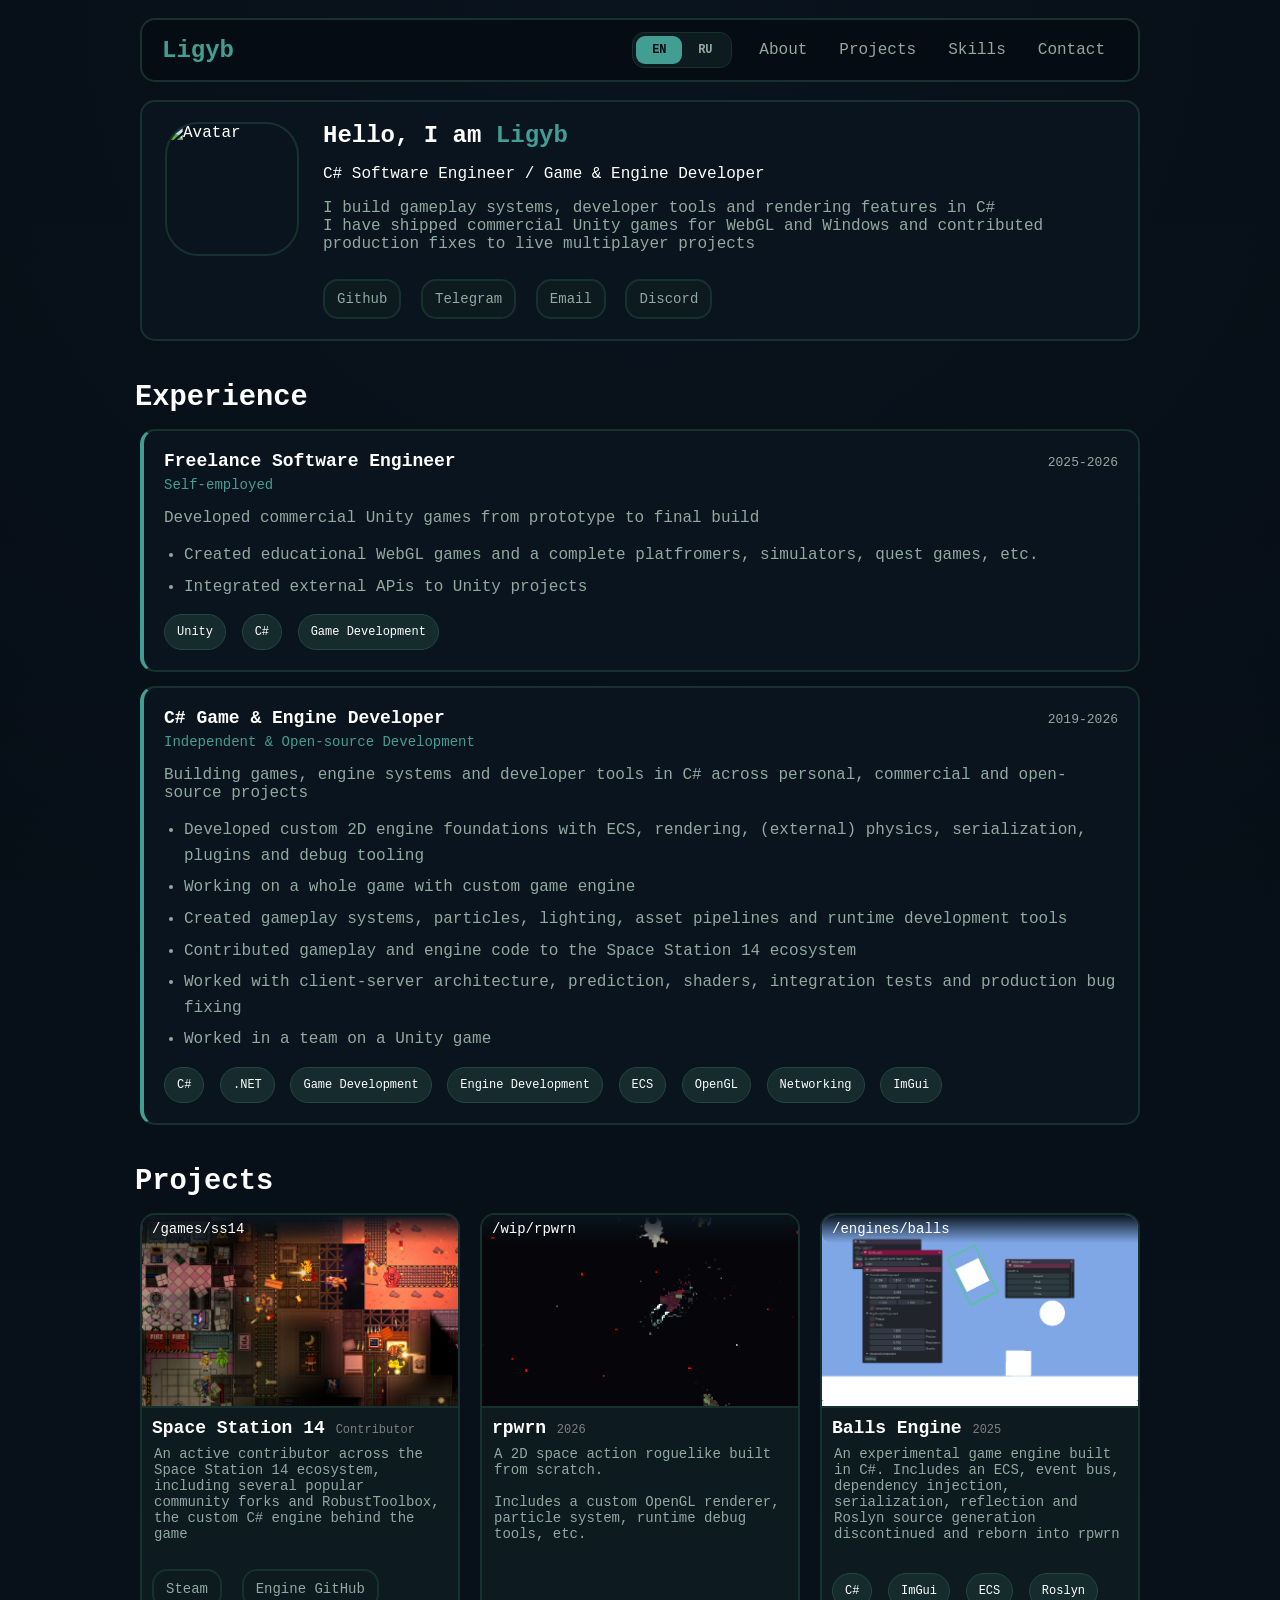
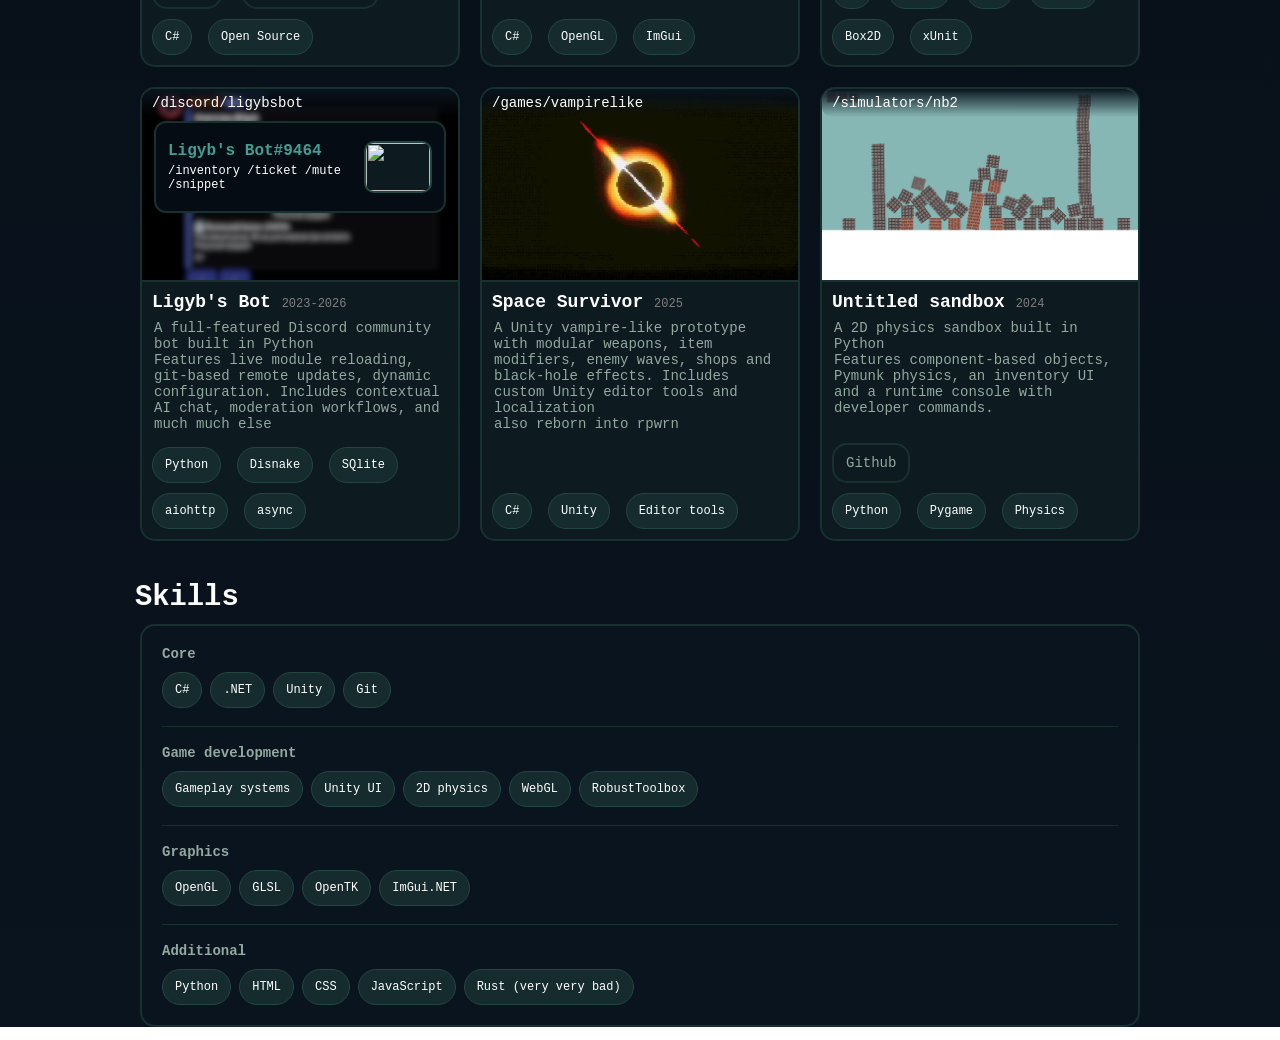
==== index.html @ 6cd6a782 "skills, contacts etc" ====
<!DOCTYPE html>
<html lang="en">
<head>
    <meta charset="UTF-8">
    <meta name="viewport" content="width=device-width, initial-scale=1.0">
    <title>Document</title>
    <link rel="stylesheet" href="./style.css">
    <script src="main.js" defer></script>
</head>
<body>
    <header class="top-panel">
        <a class="ligyb big" href="#about">Ligyb</a>
        <div class="header-actions">
            <div class="language-switcher" aria-label="Language">
                <a class="lang selected" id="lang-eng" href="./index.html" lang="en" hreflang="en">EN</a>
                <a class="lang" id="lang-ru" href="./ru/index.html" lang="ru" hreflang="ru">RU</a>
            </div>
            <nav class="nav" aria-label="Navigation">
                <a class="nav-link" href="#about">About</a>
                <a class="nav-link" href="#projects">Projects</a>
                <a class="nav-link" href="#skills">Skills</a>
                <a class="nav-link" href="#contact">Contact</a>
            </nav>
        </div>
    </header>

    <main class="main">
        <section class="about" id="about">
            <img class="avatar" src="src/icon.png" alt="Avatar">
            <div class="about-info">
                <h1 class="name">Hello, I am <span class="ligyb">Ligyb</span></h1>
                <p class="role">
                    C# Software Engineer / Game & Engine Developer
                </p>
                <p class="description">
                    I build gameplay systems, developer tools and rendering features in C# <br>
                    I have shipped commercial Unity games for WebGL and Windows and contributed production fixes to live multiplayer projects
                </p>
                <div class="tags contacts project-links">
                <a class="tag" href="https://github.com/Lgibb18" target="_blank" rel="noopener noreferrer">Github</a>
                <a class="tag" href="https://t.me/Ligybss" target="_blank" rel="noopener noreferrer">Telegram</a>
                <a class="tag" href="mailto:ligybs@gmail.com?subject=Portfolio%20contact">Email</a>
                <a class="tag"
                   href="https://discord.com/users/574856443581300745"
                   target="_blank"
                   rel="noopener noreferrer">
                    Discord
                </a>
            </div>
            </div>
        </section>

        <section class="experience">
            <div class="section-name">
                <h2 id="experience">Experience</h2>
            </div>
            <div class="experience-list">
                <article class="experience-item">
                    <div class="experience-header">
                        <h3>Freelance Software Engineer</h3>
                        <span class="experience-period">2025-<span name="current-year"/></span>
                    </div>
                
                    <p class="experience-company">Self-employed</p>
                    <p class="description">Developed commercial Unity games from prototype to final build</p>
                    <ul>
                        <li>Created educational WebGL games and a complete platfromers, simulators, quest games, etc.</li>
                        <li>Integrated external APis to Unity projects</li>
                    </ul>
                
                    <div class="tags">
                         <span class="tag">Unity</span>
                         <span class="tag">C#</span>
                         <span class="tag">Game Development</span>
                    </div>
                </article>
                <article class="experience-item">
                    <div class="experience-header">
                        <h3>C# Game & Engine Developer</h3>
                        <span class="experience-period">2019-<span name="current-year"/></span>
                    </div>
                
                    <p class="experience-company">Independent & Open-source Development</p>
                    <p class="description">Building games, engine systems and developer tools in C# across personal, commercial and open-source projects</p>
                    <ul>
                        <li>Developed custom 2D engine foundations with ECS, rendering, (external) physics, serialization, plugins and debug tooling</li>
                        <li>Working on a whole game with custom game engine</li>
                        <li>Created gameplay systems, particles, lighting, asset pipelines and runtime development tools</li>
                        <li>Contributed gameplay and engine code to the Space Station 14 ecosystem</li>
                        <li>Worked with client-server architecture, prediction, shaders, integration tests and production bug fixing</li>
                        <li>Worked in a team on a Unity game</li>
                    </ul>
                
                    <div class="tags">
                         <span class="tag">C#</span>
                         <span class="tag">.NET</span>
                         <span class="tag">Game Development</span>
                         <span class="tag">Engine Development</span>
                         <span class="tag">ECS</span>
                         <span class="tag">OpenGL</span>
                         <span class="tag">Networking</span>
                         <span class="tag">ImGui</span>
                    </div>
                </article>
            </div>
        </section>

        <section  class="projects">
            <div class="section-name">
                <h2 id="projects">Projects</h2>
                </div>
                    <div class="project-list">
                        <article class="project-item">
                            <div class="project-top">
                                <div class="project-top-bg--image">
                                    <img src="src/ss14-background.png" alt="Project Icon">
                                </div>

                                <div class="project-top-line">
                                    <p class="project-path">/games/ss14</p>
                                </div>

                                <!-- <div class="project-top-content project-top-content--icon">
                                    <img src="src/rpwrn-background.png" alt="">
                                </div> -->
                            </div>
                            <div class="project-bottom">
                                <div class="project-title">Space Station 14 <span class="project-aftertitle">Contributor</span></div>
                                <div class="project-description">An active contributor across the Space Station 14 ecosystem, including several popular community forks and RobustToolbox, the custom C# engine behind the game</div>

                                <div class="project-links">
                                    <a href="https://store.steampowered.com/app/1255460/Space_Station_14/" target="_blank">Steam</a>
                                    <a href="https://github.com/space-wizards/RobustToolbox" target="_blank">Engine GitHub</a>
                                </div>
                                <div class="tags">
                                    <span class="tag">C#</span>
                                    <span class="tag">Open Source</span>
                                </div>
                            </div>
                        </article>
                        <article class="project-item">
                            <div class="project-top">
                                <div class="project-top-bg--image">
                                    <img src="src/rpwrn-background.png" alt="Project Icon">
                                </div>

                                <div class="project-top-line">
                                    <p class="project-path">/wip/rpwrn</p>
                                </div>

                                <!-- <div class="project-top-content project-top-content--icon">
                                    <img src="src/rpwrn-background.png" alt="">
                                </div> -->
                            </div>
                            <div class="project-bottom">
                                <div class="project-title">rpwrn <span class="project-aftertitle">2026</span></div>
                                <div class="project-description">A 2D space action roguelike built from scratch.<br><br>
                                    Includes a custom OpenGL renderer, particle system, runtime debug tools, etc.</div>

                                <div class="tags">
                                    <span class="tag">C#</span>
                                    <span class="tag">OpenGL</span>
                                    <span class="tag">ImGui</span>
                                </div>
                                <!-- <div class="project-links">
                                    <a href="https://github.com" target="_blank">GitHub</a>
                                    <a href="https://google.com" target="_blank">Google</a>
                                </div> -->
                            </div>
                        </article>
                        <article class="project-item">
                            <div class="project-top">
                                <div class="project-top-bg--image">
                                    <img src="src/balls-background.png" alt="Project Icon">
                                </div>

                                <div class="project-top-line">
                                    <p class="project-path">/engines/balls</p>
                                </div>

                                <!-- <div class="project-top-content project-top-content--icon">
                                    <img src="src/rpwrn-background.png" alt="">
                                </div> -->
                            </div>
                            <div class="project-bottom">
                                <div class="project-title">Balls Engine <span class="project-aftertitle">2025</span></div>
                                <div class="project-description">An experimental game engine built in C#. Includes an ECS, event bus, dependency injection, serialization, reflection and Roslyn source generation<br>
                                discontinued and reborn into rpwrn</div>

                                <div class="tags">
                                    <span class="tag">C#</span>
                                    <span class="tag">ImGui</span>
                                    <span class="tag">ECS</span>
                                    <span class="tag">Roslyn</span>
                                    <span class="tag">Box2D</span>
                                    <span class="tag">xUnit</srpan>
                                </div>
                                <!-- <div class="project-links">
                                    <a href="https://github.com" target="_blank">GitHub</a>
                                    <a href="https://google.com" target="_blank">Google</a>
                                </div> -->
                            </div>
                        </article>
                        <article class="project-item">
                            <div class="project-top">
                                <div class="project-top-bg--image">
                                    <img src="src/ligybsbot-background.png" alt="Project Icon">
                                </div>

                                <div class="project-top-line">
                                    <p class="project-path">/discord/ligybsbot</p>
                                </div>

                                <div class="project-top-content project-top-content--split">
                                    <div class="split-text">
                                        <div class="split-title">Ligyb's Bot#9464</div>
                                        <div class="split-sub">/inventory /ticket /mute /snippet</div>
                                    </div>
                                
                                    <div class="split-icon">
                                        <img src="src/icon.png" alt="">
                                    </div>
                                </div>

                                <!-- <div class="project-top-content project-top-content--icon">
                                    <img src="src/rpwrn-background.png" alt="">
                                </div> -->
                            </div>
                            <div class="project-bottom">
                                <div class="project-title">Ligyb's Bot <span class="project-aftertitle">2023-2026</span></div>
                                <div class="project-description">A full-featured Discord community bot built in Python<br>
                                Features live module reloading, git-based remote updates, dynamic configuration. Includes contextual AI chat, moderation workflows, and much much else</div>

                                <div class="tags">
                                    <span class="tag">Python</span>
                                    <span class="tag">Disnake</span>
                                    <span class="tag">SQlite</span>
                                    <span class="tag">aiohttp</span>
                                    <span class="tag">async</span>
                                </div>
                                <!-- <div class="project-links">
                                    <a href="https://github.com" target="_blank">GitHub</a>
                                    <a href="https://google.com" target="_blank">Google</a>
                                </div> -->
                            </div>
                        </article>
                        <article class="project-item">
                            <div class="project-top">
                                <div class="project-top-bg--image">
                                    <img src="src/space-background.gif" alt="Project Icon">
                                </div>

                                <div class="project-top-line">
                                    <p class="project-path">/games/vampirelike</p>
                                </div>

                                <!-- <div class="project-top-content project-top-content--icon">
                                    <img src="src/rpwrn-background.png" alt="">
                                </div> -->
                            </div>
                            <div class="project-bottom">
                                <div class="project-title">Space Survivor <span class="project-aftertitle">2025</span></div>
                                <div class="project-description">A Unity vampire-like prototype with modular weapons, item modifiers, enemy waves, shops and black-hole effects. Includes custom Unity editor tools and localization<br>
                                also reborn into rpwrn</div>

                                <div class="tags">
                                    <span class="tag">C#</span>
                                    <span class="tag">Unity</span>
                                    <span class="tag">Editor tools</span>
                                </div>
                                <!-- <div class="project-links">
                                    <a href="https://github.com" target="_blank">GitHub</a>
                                    <a href="https://google.com" target="_blank">Google</a>
                                </div> -->
                            </div>
                        </article>
                        <article class="project-item">
                            <div class="project-top">
                                <div class="project-top-bg--image">
                                    <img src="src/nb2-background.png" alt="Project Icon">
                                </div>

                                <div class="project-top-line">
                                    <p class="project-path">/simulators/nb2</p>
                                </div>

                                <!-- <div class="project-top-content project-top-content--icon">
                                    <img src="src/rpwrn-background.png" alt="">
                                </div> -->
                            </div>
                            <div class="project-bottom">
                                <div class="project-title">Untitled sandbox <span class="project-aftertitle">2024</span></div>
                                <div class="project-description">A 2D physics sandbox built in Python<br>
                                Features component-based objects, Pymunk physics, an inventory UI and a runtime console with developer commands.</div>

                                <div class="project-links">
                                    <a href="https://github.com/Lgibb18/sandboxing" target="_blank">Github</a>
                                </div>
                                <div class="tags">
                                    <span class="tag">Python</span>
                                    <span class="tag">Pygame</span>
                                    <span class="tag">Physics</span>
                                </div>
                            </div>
                        </article>
                        <!-- <article class="project-item">
                            <div class="project-top">
                                <div class="project-top-bg--gradient">
                                </div>

                                <div class="project-top-line">
                                    <p class="project-path">/github/something</p>
                                </div>

                                <div class="project-top-content project-top-content--code">
                                    <pre>
                                        > echo "Hello, World!"
                                        Hello, World!
                                    </pre>
                                </div>
                            </div>
                            <div class="project-bottom">
                                <div class="project-title">Something</div>
                                <div class="project-description">Lorem ipsum dolor sit amet, consectetur adipiscing elit. Donec vel sapien eget nunc efficitur commodo.</div>

                                <div class="tags">
                                    <span class="tag">Tag1</span>
                                    <span class="tag">Tag2</span>
                                    <span class="tag">Tag3</span>
                                </div>
                                <div class="project-links">
                                    <a href="https://github.com" target="_blank">GitHub</a>
                                    <a href="https://google.com" target="_blank">Google</a>
                                </div>
                            </div>
                        </article> -->
                    </div>
                </div>
        </section>

        <section class="skills" id="skills">
            <div class="section-name">
                <h2>Skills</h2>
            </div>
        
            <div class="section-panel">
                <div class="skill-group">
                    <p class="group-name">Core</p>
                    <div class="tags">
                        <span class="tag">C#</span>
                        <span class="tag">.NET</span>
                        <span class="tag">Unity</span>
                        <span class="tag">Git</span>
                    </div>
                </div>
            
                <div class="skill-group">
                    <p class="group-name">Game development</p>
                    <div class="tags">
                        <span class="tag">Gameplay systems</span>
                        <span class="tag">Unity UI</span>
                        <span class="tag">2D physics</span>
                        <span class="tag">WebGL</span>
                        <span class="tag">RobustToolbox</span>
                    </div>
                </div>
            
                <div class="skill-group">
                    <p class="group-name">Graphics</p>
                    <div class="tags">
                        <span class="tag">OpenGL</span>
                        <span class="tag">GLSL</span>
                        <span class="tag">OpenTK</span>
                        <span class="tag">ImGui.NET</span>
                    </div>
                </div>
            
                <div class="skill-group">
                    <p class="group-name">Additional</p>
                    <div class="tags">
                        <span class="tag">Python</span>
                        <span class="tag">HTML</span>
                        <span class="tag">CSS</span>
                        <span class="tag">JavaScript</span>
                        <span class="tag">Rust (very very bad)</span>
                    </div>
                </div>
            </div>
        </section>
    </main>
</body>
</html>
---- style.css ----
:root {
    --border: #17312e;
    --border-light: #234740;
    --background: #050c14;
    --background-section: #0a141e;
    --button: #0d1a20;
    --button-highlighted: #12262a;
    --tag: #152b2d;
    --text-secondary: #92a99f;
    --ligyb: #429e93;
    --section-width: min(1000px, 90%);
    --section-padding: 20px;
    --background-green: #052016;
}

@font-face {
    font-family: 'Azeret Mono';
    src: url('src/AzeretMono.ttf') format('truetype');
    font-display: swap;
}

body {
    margin: 0;
    font-family: 'Azeret Mono', monospace;
    background:
        radial-gradient(circle at top, var(--background-section), transparent 40%),
        linear-gradient(180deg, var(--background) 0%, var(--background-section) 100%);
    color: white;
    min-height: 100vh;
}

.top-panel {
    z-index: 1000;
    position: fixed;
    top: 2vh;
    left: 50%;
    transform: translateX(-50%);
    width: min(1000px, 90%);
    display: flex;
    justify-content: space-between;
    align-items: center;
    padding: 10px 20px;
    background-color: var(--background);
    color: white;
    border: 2px solid var(--border);
    border-radius: 15px;
    box-sizing: border-box;
}

.big {
    font-size: 1.5em;
}

.ligyb {
    /* font-size: 1.5em; */
    font-weight: bold;
    color: var(--ligyb);
    text-decoration: none;
}

.nav {
    display: flex;
    align-items: center;
    gap: 6px;
}

.nav-link {
    display: inline-flex;
    align-items: center;
    color: var(--text-secondary);
    text-decoration: none;
    padding: 10px 12px;
    border: 1px solid transparent;
    border-radius: 15px;
    background-color: transparent;
    transition: color 0.2s ease, background-color 0.2s ease, border-color 0.2s ease, transform 0.2s ease, box-shadow 0.2s ease;
}

.nav-link:hover,
.nav-link:focus-visible {
    color: white;
    background-color: var(--button);
    border-color: var(--border);
    transform: translateY(-1px);
    box-shadow: 0 8px 20px rgba(0, 0, 0, 0.2);
    outline: none;
}

.about {
    align-items: flex-start;
    gap: 24px;
    margin: 100px auto 0;
    width: var(--section-width);
    padding: var(--section-padding);
    border: 2px solid var(--border);
    border-radius: 15px;
    display: flex;
    background-color: var(--background-section);
    box-sizing: border-box;
}

.description {
    color: var(--text-secondary);
}

.about img {
    flex: 0 0 130px;
    width: 130px;
    height: 130px;
    margin-right: 0;
    border-radius: 25%;
    margin-left: 3px;
    border: 2px solid var(--border);
    object-fit: cover;
    /* margin-right: 20px; */
}

.about-info {
    min-width: 0;
}

.name {
    margin-top: 0;
    margin: 0 0 12px;
}

@media (max-width: 600px) {
    .about {
        flex-direction: column;
        text-align: center;
    }

    .about img {
        flex-basis: 112px;
        width: 112px;
        height: 112px;
    }
}

.section-panel {
    margin: 15px auto 0;
    width: var(--section-width);
    padding: var(--section-padding);
    border: 2px solid var(--border);
    border-radius: 15px;
    background-color: var(--background-section);
    box-sizing: border-box;
}

.section-name {
    font-size: 1.2em;
    font-weight: bold;
    color: white;
    width: var(--section-width);
    margin: 40px auto 0;
    padding-inline: 0;
    transform: translateX(-5px);
    box-sizing: border-box;
}

.section-name h2 {
    margin: 0;
}

.section-name + .section-panel {
    margin-top: 10px;
}

.project-list {
    width: var(--section-width);
    display: grid;
    grid-template-columns: repeat(auto-fit, minmax(250px, 1fr));
    gap: 20px;
    box-sizing: border-box;
    margin: 15px auto 0;
}

.project-item {
    flex: 0 0 calc((100% - 40px) / 3);
    height: 450px;
    background-color: var(--button);
    border: 2px solid var(--border);
    border-radius: 15px;
    display: grid;
    grid-template-rows: 3fr 4fr;
    overflow: hidden;
    color: var(--text-secondary);
}

.project-top {
    position: relative;
    overflow: hidden;
    border-bottom: 2px solid var(--border);
}

.project-top-bg--image,
.project-top-bg--image img {
    width: 100%;
    height: 100%;
}

.project-top-bg--image img {
    display: block;
    object-fit: cover;
}

.project-top-bg--gradient {
    width: 100%;
    height: 100%;
    background: linear-gradient(to bottom, var(--background-green), rgba(0, 0, 0, 1));
}

.project-top-line {
    position: absolute;
    top: 0px;
    width: 105%;
    z-index: 2;
    padding: 6px 10px;
    border-radius: 10px;
    background: linear-gradient(to bottom, var(--background-section), rgba(0, 0, 0, 0) 100%);
}

.project-path {
    margin: 0;
    font-size: 14px;
    color: white;
}

.project-bottom {
    padding: 10px;
    display: flex;
    flex-direction: column;
    height: 100%;
    box-sizing: border-box;
}


.project-title {
    margin: 0px 0 6px;
    font-size: 18px;
    font-weight: bold;
    color: white;
}

.project-description {
    margin: 2px;
    font-size: 14px;
    flex-grow: 1;
}

.project-aftertitle {
    font-size: 12px;
    color: gray;
    font-weight: normal;
}

.tag {
    display: inline-block;
    padding: 10px 12px;
    margin-top: 10px;
    background-color: var(--tag);
    border-radius: 20px;
    border: 1px solid var(--border-light);
    font-size: 12px;
    margin-right: 6px;
    color: white;
}

.project-links a {
    display: inline-flex;
    align-items: center;
    margin-right: 10px;
    margin-top: 10px;
    color: var(--text-secondary);
    background-color: var(--button);
    padding: 10px 12px;
    border: 2px solid var(--border);
    border-radius: 15px;
    text-decoration: none;
    font-size: 14px;
    transition: all 0.2s ease;
}

.project-links a:hover,
.project-links a:focus-visible {
    color: white;
    background-color: var(--button-highlighted);
    border-color: var(--border);
    transform: translateY(-1px);
    box-shadow: 0 8px 20px rgba(0, 0, 0, 0.2);
    outline: none;
}

.project-top-content {
    position: absolute;
    inset: 32px 12px 12px 12px;
    z-index: 2;
}

.project-top-content--icon {
    display: flex;
    align-items: center;
    justify-content: center;
}

.project-top-content--icon img {
    width: 80px;
    height: 80px;
    object-fit: cover;
    border-radius: 12px;
    border: 2px solid var(--border-light);
    background: var(--button);
    padding: 6px;
}

.project-top-content--code {
    padding: 12px;
    background: var(--background);
    border: 2px solid var(--border);
    border-radius: 12px;
    overflow: hidden;
}

.project-top-content--code pre {
    margin: 0;
    font-size: 15px;
    line-height: 0.7;;
    color: #5ecf97;
    white-space: pre-wrap;
}

.project-top-content--split {
    display: flex;
    align-items: center;
    justify-content: space-between;
    gap: 12px;
    height: 64px;
    padding: 12px;
    background: var(--background);
    border: 2px solid var(--border);
    border-radius: 12px;
}

.split-text {
    min-width: 0;
}

.split-title {
    font-size: 16px;
    font-weight: bold;
    color: var(--ligyb);
    margin-bottom: 4px;
}

.split-sub {
    font-size: 12px;
    color: white;
}

.split-icon {
    flex: 0 0 64px;
    width: 64px;
    height: 48px;

    border: 2px solid var(--border-light);
    border-radius: 10px;
    background: var(--button);

    display: flex;
    align-items: center;
    justify-content: center;
    overflow: hidden;
}

.split-icon img {
    width: 100%;
    height: 100%;
    object-fit: cover;
}

.header-actions {
    display: flex;
    align-items: center;
    gap: 14px;
}

.language-switcher {
    display: inline-flex;
    padding: 3px;
    background: var(--button);
    border: 1px solid var(--border);
    border-radius: 12px;
}

.lang {
    min-width: 30px;
    padding: 7px 8px;
    border-radius: 9px;
    color: var(--text-secondary);
    text-align: center;
    text-decoration: none;
    font-size: 12px;
    font-weight: bold;
    transition:
        color 0.15s ease,
        background-color 0.15s ease;
}

.lang:hover,
.lang:focus-visible {
    color: white;
    background: var(--button-highlighted);
    outline: none;
}

.lang.selected {
    color: var(--background);
    background: var(--ligyb);
}

.experience-list {
    width: var(--section-width);
    margin: 15px auto 0;
    display: grid;
    gap: 14px;
}

.experience-item {
    padding: 20px;
    background: var(--background-section);
    border: 2px solid var(--border);
    border-left: 4px solid var(--ligyb);
    border-radius: 15px;
    box-sizing: border-box;
}

.experience-header {
    display: flex;
    justify-content: space-between;
    align-items: baseline;
    gap: 20px;
}

.experience-header h3 {
    margin: 0;
    color: white;
    font-size: 18px;
}

.experience-period {
    color: var(--text-secondary);
    font-size: 13px;
    white-space: nowrap;
}

.experience-company {
    margin: 6px 0 0;
    color: var(--ligyb);
    font-size: 14px;
}

.experience-item ul {
    margin: 16px 0 4px;
    padding-left: 20px;
    color: var(--text-secondary);
    line-height: 1.6;
}

.experience-item li + li {
    margin-top: 6px;
}

@media (max-width: 600px) {
    .experience-header {
        align-items: flex-start;
        flex-direction: column;
        gap: 5px;
    }
}

.skill-group + .skill-group {
    margin-top: 18px;
    padding-top: 18px;
    border-top: 1px solid var(--border);
}

.group-name {
    margin: 0 0 2px;
    color: var(--text-secondary);
    font-size: 14px;
    font-weight: bold;
}

.skill-group .tags {
    display: flex;
    flex-wrap: wrap;
    gap: 8px;
}

.skill-group .tag {
    margin: 8px 0 0;
}

.contacts {
    background-color: #00000000;
    border-color: #00000000;
    margin-top: 0px;
}
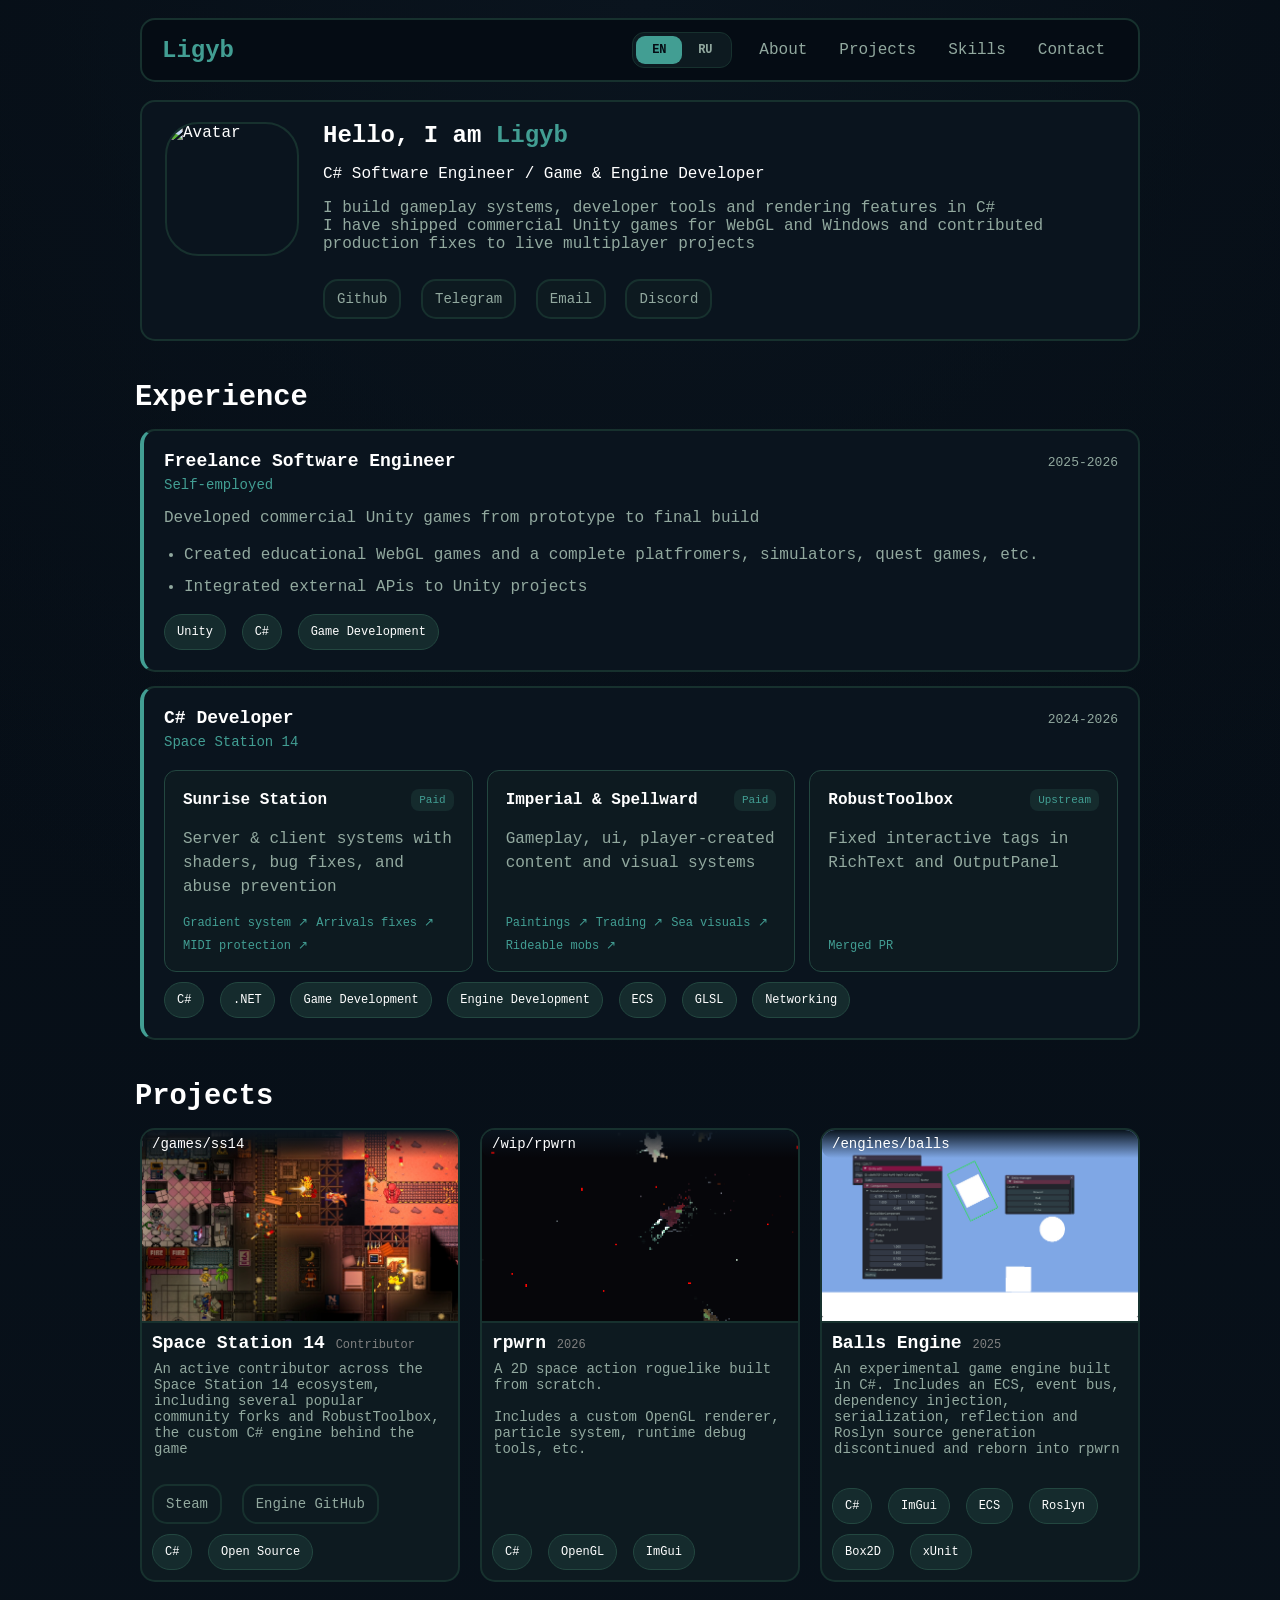
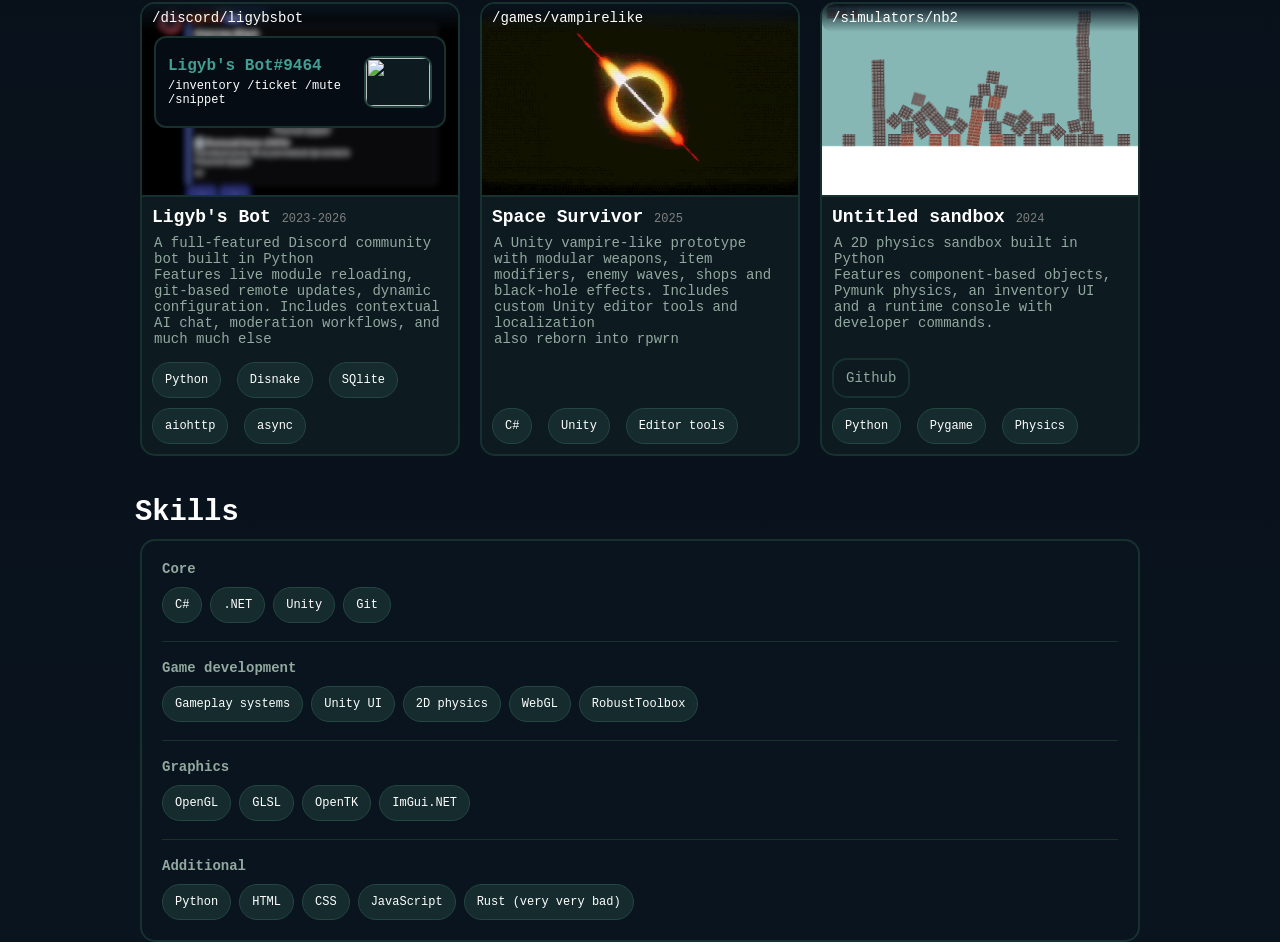
==== commit 1846c63f: "csharp experience to ss14" ====
--- a/index.html
+++ b/index.html
@@ -76,20 +76,70 @@
                 </article>
                 <article class="experience-item">
                     <div class="experience-header">
-                        <h3>C# Game & Engine Developer</h3>
-                        <span class="experience-period">2019-<span name="current-year"/></span>
+                        <h3>C# Developer</h3>
+                        <span class="experience-period">2024-<span name="current-year"/></span>
                     </div>
                 
-                    <p class="experience-company">Independent & Open-source Development</p>
-                    <p class="description">Building games, engine systems and developer tools in C# across personal, commercial and open-source projects</p>
-                    <ul>
-                        <li>Developed custom 2D engine foundations with ECS, rendering, (external) physics, serialization, plugins and debug tooling</li>
-                        <li>Working on a whole game with custom game engine</li>
-                        <li>Created gameplay systems, particles, lighting, asset pipelines and runtime development tools</li>
-                        <li>Contributed gameplay and engine code to the Space Station 14 ecosystem</li>
-                        <li>Worked with client-server architecture, prediction, shaders, integration tests and production bug fixing</li>
-                        <li>Worked in a team on a Unity game</li>
-                    </ul>
+                    <p class="experience-company">Space Station 14</p>
+                    <div class="ss14-projects">
+                        <article class="ss14-project">
+                            <div class="ss14-project-header">
+                                <h4>Sunrise Station</h4>
+                                <span class="work-type">Paid</span>
+                            </div>
+                        
+                            <p>Server & client systems with shaders, bug fixes, and abuse prevention</p>
+                        
+                            <div class="ss14-links">
+                                <a href="https://github.com/makura-games/sunrise-station/pull/2652">
+                                    Gradient system ↗
+                                </a>
+                                <a href="https://github.com/makura-games/sunrise-station/pull/4695">
+                                    Arrivals fixes ↗
+                                </a>
+                                <a href="https://github.com/makura-games/sunrise-station/pull/4693">
+                                    MIDI protection ↗
+                                </a>
+                            </div>
+                        </article>
+                        <article class="ss14-project">
+                            <div class="ss14-project-header">
+                                <h4>Imperial & Spellward</h4>
+                                <span class="work-type">Paid</span>
+                            </div>
+                        
+                            <p>Gameplay, ui, player-created content and visual systems</p>
+                        
+                            <div class="ss14-links">
+                                <a href="https://github.com/imperial-space/SW-public/pull/345">
+                                    Paintings ↗
+                                </a>
+                                <a href="https://github.com/imperial-space/SW-public/pull/372">
+                                    Trading ↗
+                                </a>
+                                <a href="https://github.com/makura-games/sunrise-station/pull/673">
+                                    Sea visuals ↗
+                                </a>
+                                <a href="https://github.com/imperial-space/SW-public/pull/256">
+                                    Rideable mobs ↗
+                                </a>
+                            </div>
+                        </article>
+                        <article class="ss14-project">
+                            <div class="ss14-project-header">
+                                <h4>RobustToolbox</h4>
+                                <span class="work-type">Upstream</span>
+                            </div>
+                        
+                            <p>Fixed interactive tags in RichText and OutputPanel</p>
+
+                            <div class="ss14-links">
+                                <a href="https://github.com/space-wizards/RobustToolbox/pull/5428">
+                                    Merged PR
+                                </a>
+                            </div>
+                        </article>
+                    </div>
                 
                     <div class="tags">
                          <span class="tag">C#</span>
@@ -97,9 +147,8 @@
                          <span class="tag">Game Development</span>
                          <span class="tag">Engine Development</span>
                          <span class="tag">ECS</span>
-                         <span class="tag">OpenGL</span>
+                         <span class="tag">GLSL</span>
                          <span class="tag">Networking</span>
-                         <span class="tag">ImGui</span>
                     </div>
                 </article>
             </div>
--- a/style.css
+++ b/style.css
@@ -505,4 +505,63 @@
     background-color: #00000000;
     border-color: #00000000;
     margin-top: 0px;
+}
+
+.ss14-projects {
+    display: grid;
+    grid-template-columns: repeat(auto-fit, minmax(240px, 1fr));
+    gap: 14px;
+    margin-top: 20px;
+}
+
+.ss14-project {
+    display: flex;
+    flex-direction: column;
+    padding: 18px;
+    background: var(--button);
+    border: 1px solid var(--border-light);
+    border-radius: 12px;
+}
+
+.ss14-project-header {
+    display: flex;
+    flex-wrap: wrap;
+    align-items: center;
+    justify-content: space-between;
+    gap: 8px;
+}
+
+.ss14-project h4 {
+    margin: 0;
+    color: white;
+}
+
+.work-type {
+    padding: 5px 8px;
+    border-radius: 8px;
+    background: var(--tag);
+    color: var(--ligyb);
+    font-size: 11px;
+}
+
+.ss14-project p {
+    color: var(--text-secondary);
+    line-height: 1.5;
+}
+
+.ss14-links {
+    display: flex;
+    flex-wrap: wrap;
+    gap: 8px;
+    margin-top: auto;
+}
+
+.ss14-links a {
+    color: var(--ligyb);
+    font-size: 12px;
+    text-decoration: none;
+}
+
+.ss14-links a:hover {
+    text-decoration: underline;
 }
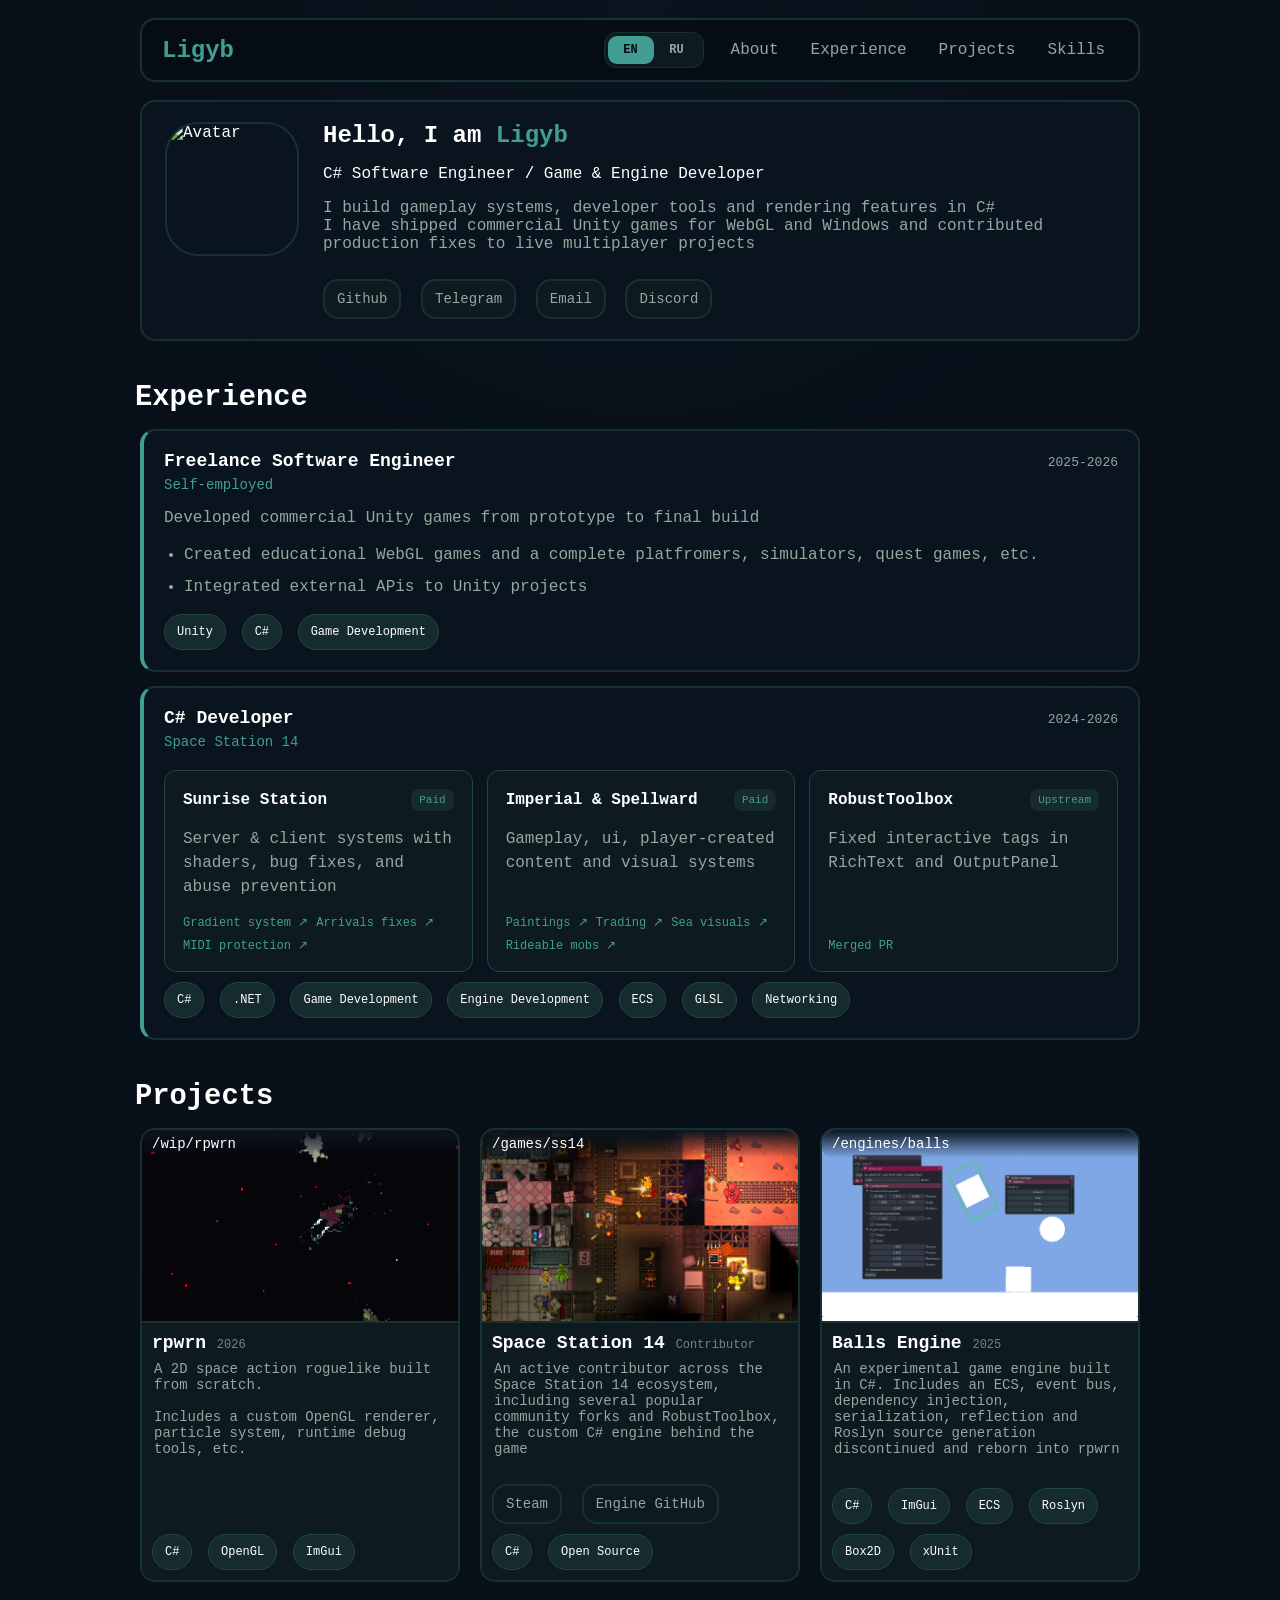
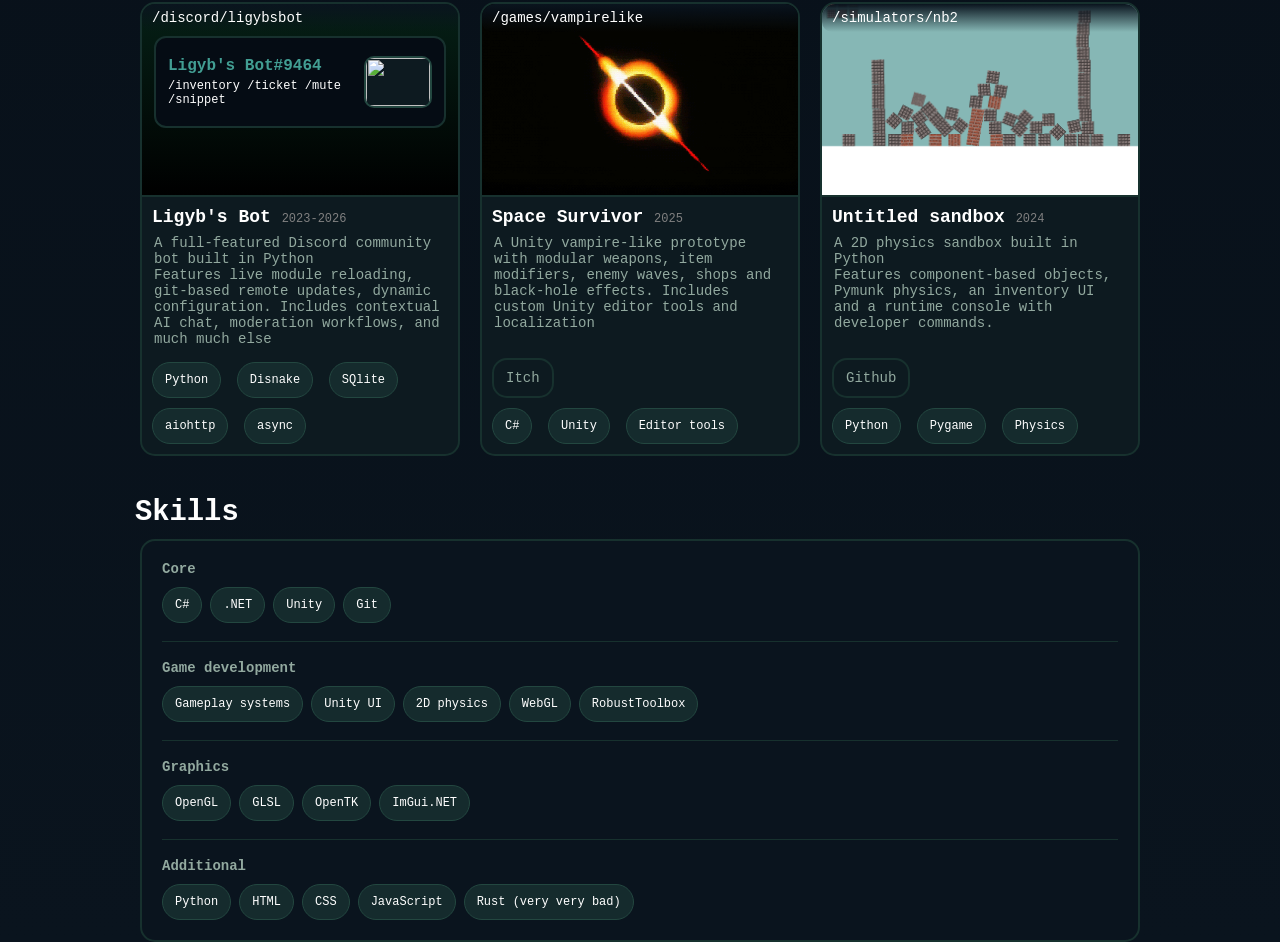
==== commit 4d53aeaf: "interactive, motion etc" ====
--- a/index.html
+++ b/index.html
@@ -4,8 +4,10 @@
     <meta charset="UTF-8">
     <meta name="viewport" content="width=device-width, initial-scale=1.0">
     <title>Document</title>
+    <link rel="icon" type="image/x-icon" href="./src/favicon.ico">
     <link rel="stylesheet" href="./style.css">
     <script src="main.js" defer></script>
+    
 </head>
 <body>
     <header class="top-panel">
@@ -17,9 +19,9 @@
             </div>
             <nav class="nav" aria-label="Navigation">
                 <a class="nav-link" href="#about">About</a>
+                <a class="nav-link" href="#experience">Experience</a>
                 <a class="nav-link" href="#projects">Projects</a>
                 <a class="nav-link" href="#skills">Skills</a>
-                <a class="nav-link" href="#contact">Contact</a>
             </nav>
         </div>
     </header>
@@ -50,7 +52,7 @@
             </div>
         </section>
 
-        <section class="experience">
+        <section class="experience" id="experience">
             <div class="section-name">
                 <h2 id="experience">Experience</h2>
             </div>
@@ -117,7 +119,7 @@
                                 <a href="https://github.com/imperial-space/SW-public/pull/372">
                                     Trading ↗
                                 </a>
-                                <a href="https://github.com/makura-games/sunrise-station/pull/673">
+                                <a href="https://github.com/imperial-space/SW-public/pull/682">
                                     Sea visuals ↗
                                 </a>
                                 <a href="https://github.com/imperial-space/SW-public/pull/256">
@@ -162,6 +164,36 @@
                         <article class="project-item">
                             <div class="project-top">
                                 <div class="project-top-bg--image">
+                                    <img src="src/rpwrn-background.png" alt="Project Icon">
+                                </div>
+
+                                <div class="project-top-line">
+                                    <p class="project-path">/wip/rpwrn</p>
+                                </div>
+
+                                <!-- <div class="project-top-content project-top-content--icon">
+                                    <img src="src/rpwrn-background.png" alt="">
+                                </div> -->
+                            </div>
+                            <div class="project-bottom">
+                                <div class="project-title">rpwrn <span class="project-aftertitle">2026</span></div>
+                                <div class="project-description">A 2D space action roguelike built from scratch.<br><br>
+                                    Includes a custom OpenGL renderer, particle system, runtime debug tools, etc.</div>
+
+                                <div class="tags">
+                                    <span class="tag">C#</span>
+                                    <span class="tag">OpenGL</span>
+                                    <span class="tag">ImGui</span>
+                                </div>
+                                <!-- <div class="project-links">
+                                    <a href="https://github.com" target="_blank">GitHub</a>
+                                    <a href="https://google.com" target="_blank">Google</a>
+                                </div> -->
+                            </div>
+                        </article>
+                        <article class="project-item">
+                            <div class="project-top">
+                                <div class="project-top-bg--image">
                                     <img src="src/ss14-background.png" alt="Project Icon">
                                 </div>
 
@@ -185,36 +217,6 @@
                                     <span class="tag">C#</span>
                                     <span class="tag">Open Source</span>
                                 </div>
-                            </div>
-                        </article>
-                        <article class="project-item">
-                            <div class="project-top">
-                                <div class="project-top-bg--image">
-                                    <img src="src/rpwrn-background.png" alt="Project Icon">
-                                </div>
-
-                                <div class="project-top-line">
-                                    <p class="project-path">/wip/rpwrn</p>
-                                </div>
-
-                                <!-- <div class="project-top-content project-top-content--icon">
-                                    <img src="src/rpwrn-background.png" alt="">
-                                </div> -->
-                            </div>
-                            <div class="project-bottom">
-                                <div class="project-title">rpwrn <span class="project-aftertitle">2026</span></div>
-                                <div class="project-description">A 2D space action roguelike built from scratch.<br><br>
-                                    Includes a custom OpenGL renderer, particle system, runtime debug tools, etc.</div>
-
-                                <div class="tags">
-                                    <span class="tag">C#</span>
-                                    <span class="tag">OpenGL</span>
-                                    <span class="tag">ImGui</span>
-                                </div>
-                                <!-- <div class="project-links">
-                                    <a href="https://github.com" target="_blank">GitHub</a>
-                                    <a href="https://google.com" target="_blank">Google</a>
-                                </div> -->
                             </div>
                         </article>
                         <article class="project-item">
@@ -252,8 +254,10 @@
                         </article>
                         <article class="project-item">
                             <div class="project-top">
-                                <div class="project-top-bg--image">
+                                <!-- <div class="project-top-bg--image">
                                     <img src="src/ligybsbot-background.png" alt="Project Icon">
+                                </div> -->
+                                <div class="project-top-bg--gradient">
                                 </div>
 
                                 <div class="project-top-line">
@@ -309,18 +313,15 @@
                             </div>
                             <div class="project-bottom">
                                 <div class="project-title">Space Survivor <span class="project-aftertitle">2025</span></div>
-                                <div class="project-description">A Unity vampire-like prototype with modular weapons, item modifiers, enemy waves, shops and black-hole effects. Includes custom Unity editor tools and localization<br>
-                                also reborn into rpwrn</div>
-
+                                <div class="project-description">A Unity vampire-like prototype with modular weapons, item modifiers, enemy waves, shops and black-hole effects. Includes custom Unity editor tools and localization</div>
+                                <div class="project-links">
+                                    <a href="https://ligyb.itch.io/upscale" target="_blank">Itch</a>
+                                </div>
                                 <div class="tags">
                                     <span class="tag">C#</span>
                                     <span class="tag">Unity</span>
                                     <span class="tag">Editor tools</span>
                                 </div>
-                                <!-- <div class="project-links">
-                                    <a href="https://github.com" target="_blank">GitHub</a>
-                                    <a href="https://google.com" target="_blank">Google</a>
-                                </div> -->
                             </div>
                         </article>
                         <article class="project-item">
@@ -332,10 +333,6 @@
                                 <div class="project-top-line">
                                     <p class="project-path">/simulators/nb2</p>
                                 </div>
-
-                                <!-- <div class="project-top-content project-top-content--icon">
-                                    <img src="src/rpwrn-background.png" alt="">
-                                </div> -->
                             </div>
                             <div class="project-bottom">
                                 <div class="project-title">Untitled sandbox <span class="project-aftertitle">2024</span></div>
--- a/style.css
+++ b/style.css
@@ -1,3 +1,14 @@
+html {
+    scroll-behavior: smooth;
+    scroll-padding-top: 100px;
+}
+
+@media (prefers-reduced-motion: reduce) {
+    html {
+        scroll-behavior: auto;
+    }
+}
+
 :root {
     --border: #17312e;
     --border-light: #234740;
@@ -564,4 +575,55 @@
 
 .ss14-links a:hover {
     text-decoration: underline;
-}+}
+
+@media (min-width: 850px) {
+    .project-list {
+        grid-template-columns: repeat(3, minmax(0, 1fr));
+    }
+
+    .project-item--featured {
+        grid-column: span 2;
+    }
+}
+
+/* some interactive hover things */
+.project-item,
+.ss14-project {
+    transition: transform .2s ease, border-color .2s ease, box-shadow .2s ease;
+}
+
+.project-item:hover,
+.project-item:focus-within,
+.ss14-project:hover,
+.ss14-project:focus-within {
+    transform: translateY(-4px);
+    border-color: var(--ligyb);
+    box-shadow: 0 16px 32px rgb(0 0 0 / 25%);
+}
+
+.project-top-bg--image img {
+    transition: transform .35s ease;
+}
+
+.project-item:hover .project-top-bg--image img {
+    transform: scale(1.04);
+}
+
+@media (prefers-reduced-motion: reduce) {
+    .project-item,
+    .ss14-project,
+    .project-top-bg--image img {
+        transition: none;
+    }
+}
+
+span.tag {
+    transition: background-color .2s ease, border-color .2s ease;
+}
+
+span.tag:hover {
+    background-color: #1c3636;
+    border-color: #32645d;
+}
+/* end */
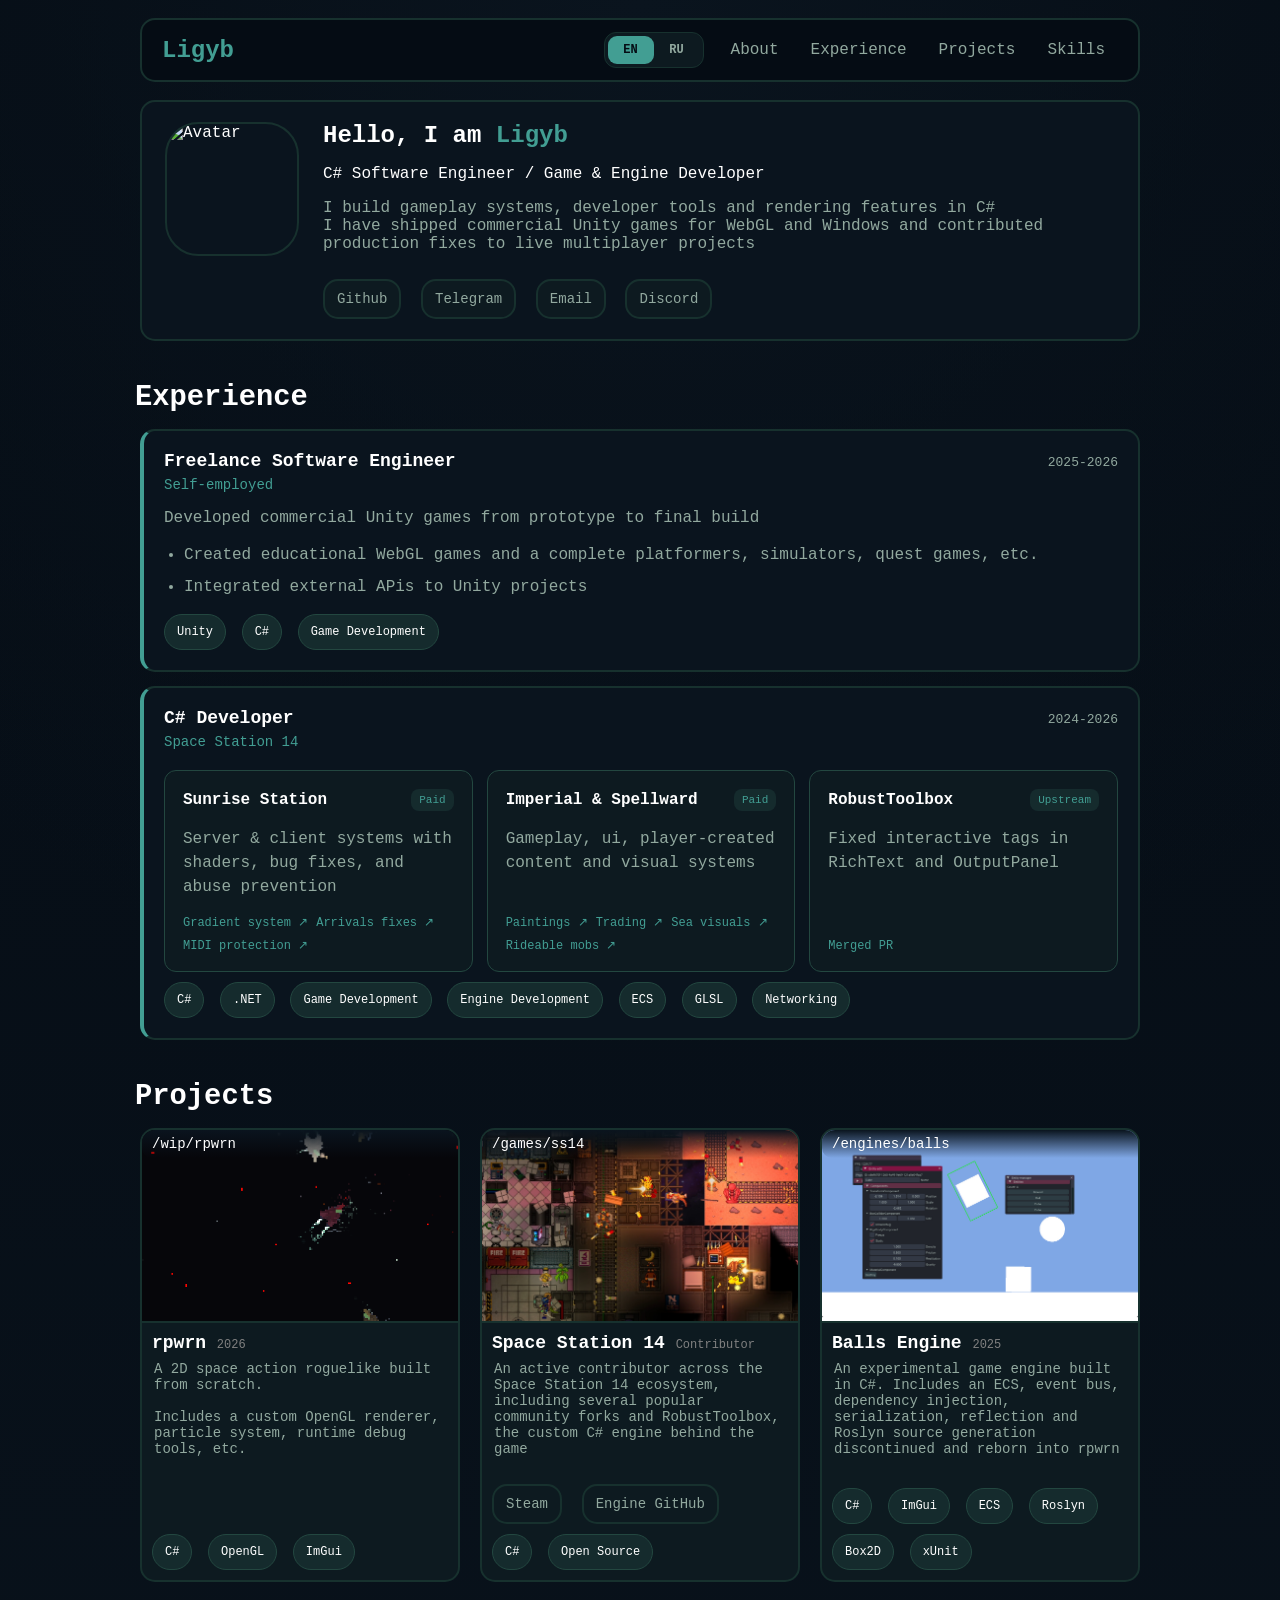
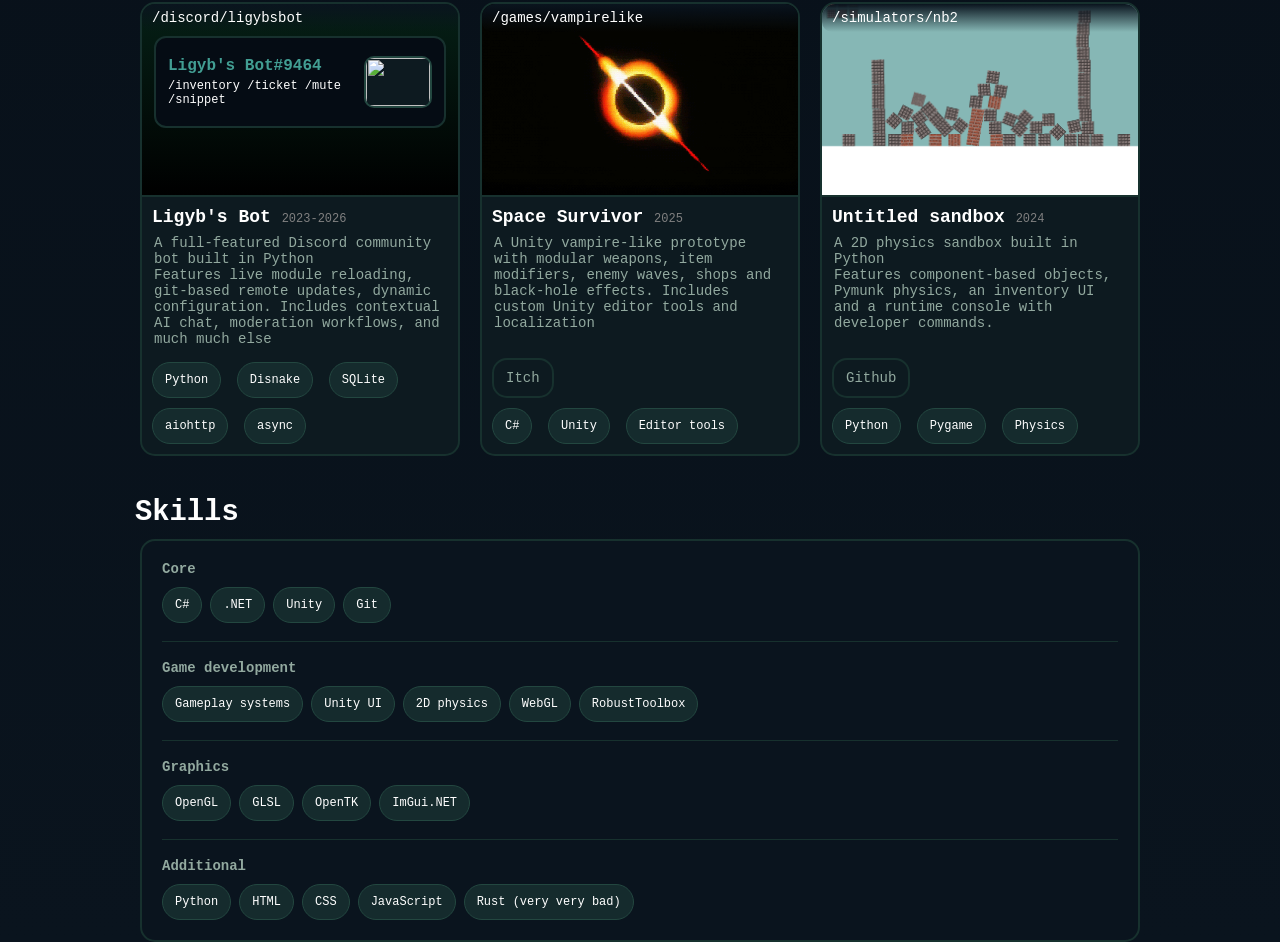
==== commit c3e08d55: "cleanup & mobile version" ====
--- a/index.html
+++ b/index.html
@@ -3,7 +3,7 @@
 <head>
     <meta charset="UTF-8">
     <meta name="viewport" content="width=device-width, initial-scale=1.0">
-    <title>Document</title>
+    <title>Ligyb</title>
     <link rel="icon" type="image/x-icon" href="./src/favicon.ico">
     <link rel="stylesheet" href="./style.css">
     <script src="main.js" defer></script>
@@ -54,7 +54,7 @@
 
         <section class="experience" id="experience">
             <div class="section-name">
-                <h2 id="experience">Experience</h2>
+                <h2>Experience</h2>
             </div>
             <div class="experience-list">
                 <article class="experience-item">
@@ -66,7 +66,7 @@
                     <p class="experience-company">Self-employed</p>
                     <p class="description">Developed commercial Unity games from prototype to final build</p>
                     <ul>
-                        <li>Created educational WebGL games and a complete platfromers, simulators, quest games, etc.</li>
+                        <li>Created educational WebGL games and a complete platformers, simulators, quest games, etc.</li>
                         <li>Integrated external APis to Unity projects</li>
                     </ul>
                 
@@ -244,7 +244,7 @@
                                     <span class="tag">ECS</span>
                                     <span class="tag">Roslyn</span>
                                     <span class="tag">Box2D</span>
-                                    <span class="tag">xUnit</srpan>
+                                    <span class="tag">xUnit</span>
                                 </div>
                                 <!-- <div class="project-links">
                                     <a href="https://github.com" target="_blank">GitHub</a>
@@ -287,7 +287,7 @@
                                 <div class="tags">
                                     <span class="tag">Python</span>
                                     <span class="tag">Disnake</span>
-                                    <span class="tag">SQlite</span>
+                                    <span class="tag">SQLite</span>
                                     <span class="tag">aiohttp</span>
                                     <span class="tag">async</span>
                                 </div>
--- a/style.css
+++ b/style.css
@@ -135,18 +135,6 @@
     margin: 0 0 12px;
 }
 
-@media (max-width: 600px) {
-    .about {
-        flex-direction: column;
-        text-align: center;
-    }
-
-    .about img {
-        flex-basis: 112px;
-        width: 112px;
-        height: 112px;
-    }
-}
 
 .section-panel {
     margin: 15px auto 0;
@@ -626,4 +614,65 @@
     background-color: #1c3636;
     border-color: #32645d;
 }
-/* end */+/* end */
+
+@media (max-width: 700px) {
+    html {
+        scroll-padding-top: 130px;
+    }
+
+    .top-panel {
+        display: grid;
+        grid-template-columns: 1fr auto;
+        gap: 8px;
+        width: calc(100% - 20px);
+        padding: 10px;
+    }
+
+    .header-actions {
+        display: contents;
+    }
+
+    .language-switcher {
+        grid-column: 2;
+    }
+
+    .nav {
+        grid-column: 1 / -1;
+        justify-content: space-between;
+        gap: 0;
+    }
+
+    .nav-link {
+        padding: 8px 6px;
+        font-size: 12px;
+    }
+
+    .about {
+        margin-top: 135px;
+    }
+
+    .project-list,
+    .ss14-projects {
+        grid-template-columns: minmax(0, 1fr);
+    }
+
+    .project-item {
+        height: auto;
+        min-height: 450px;
+        grid-template-rows: 180px auto;
+    }
+    
+    .about {
+        align-items: center;
+        flex-direction: column;
+        text-align: center;
+    }
+
+    .about img {
+        margin-left: 0;
+        flex-basis: 112px;
+        width: 112px;
+        height: 112px;
+    }
+}
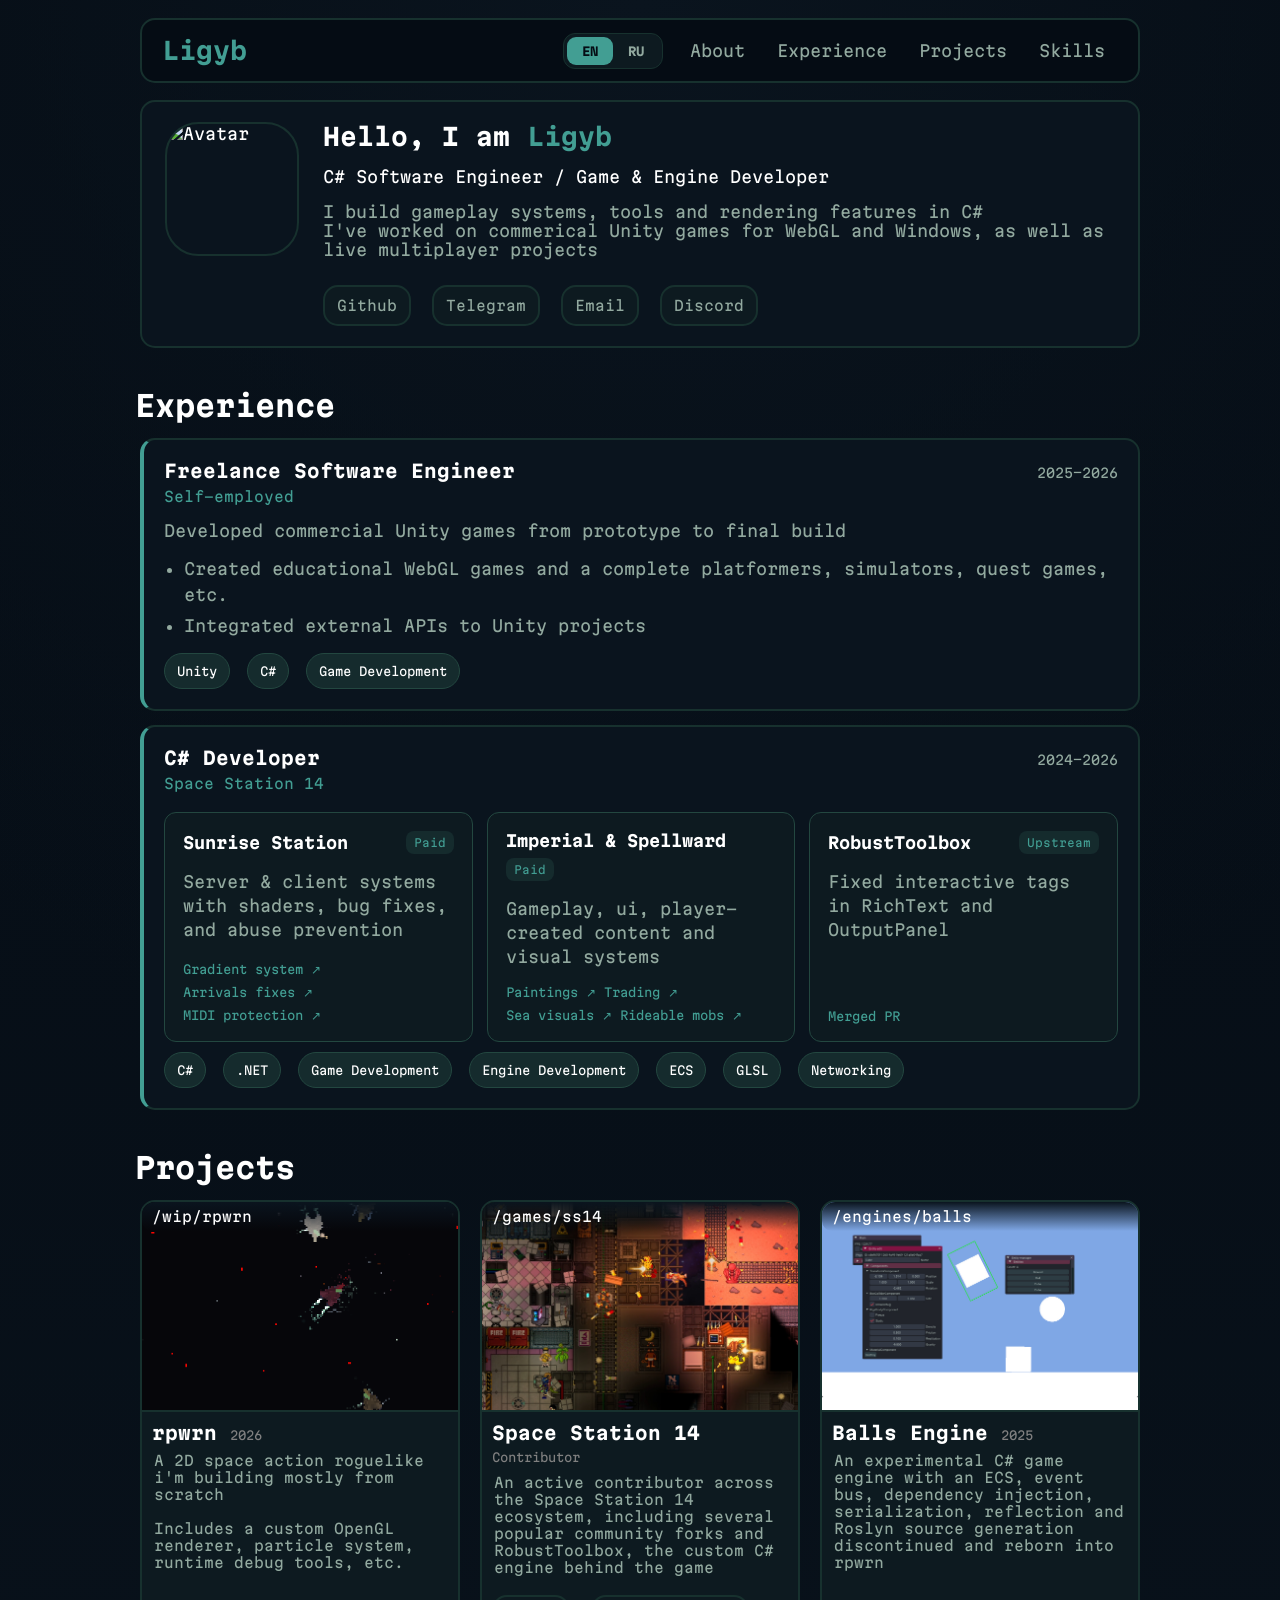
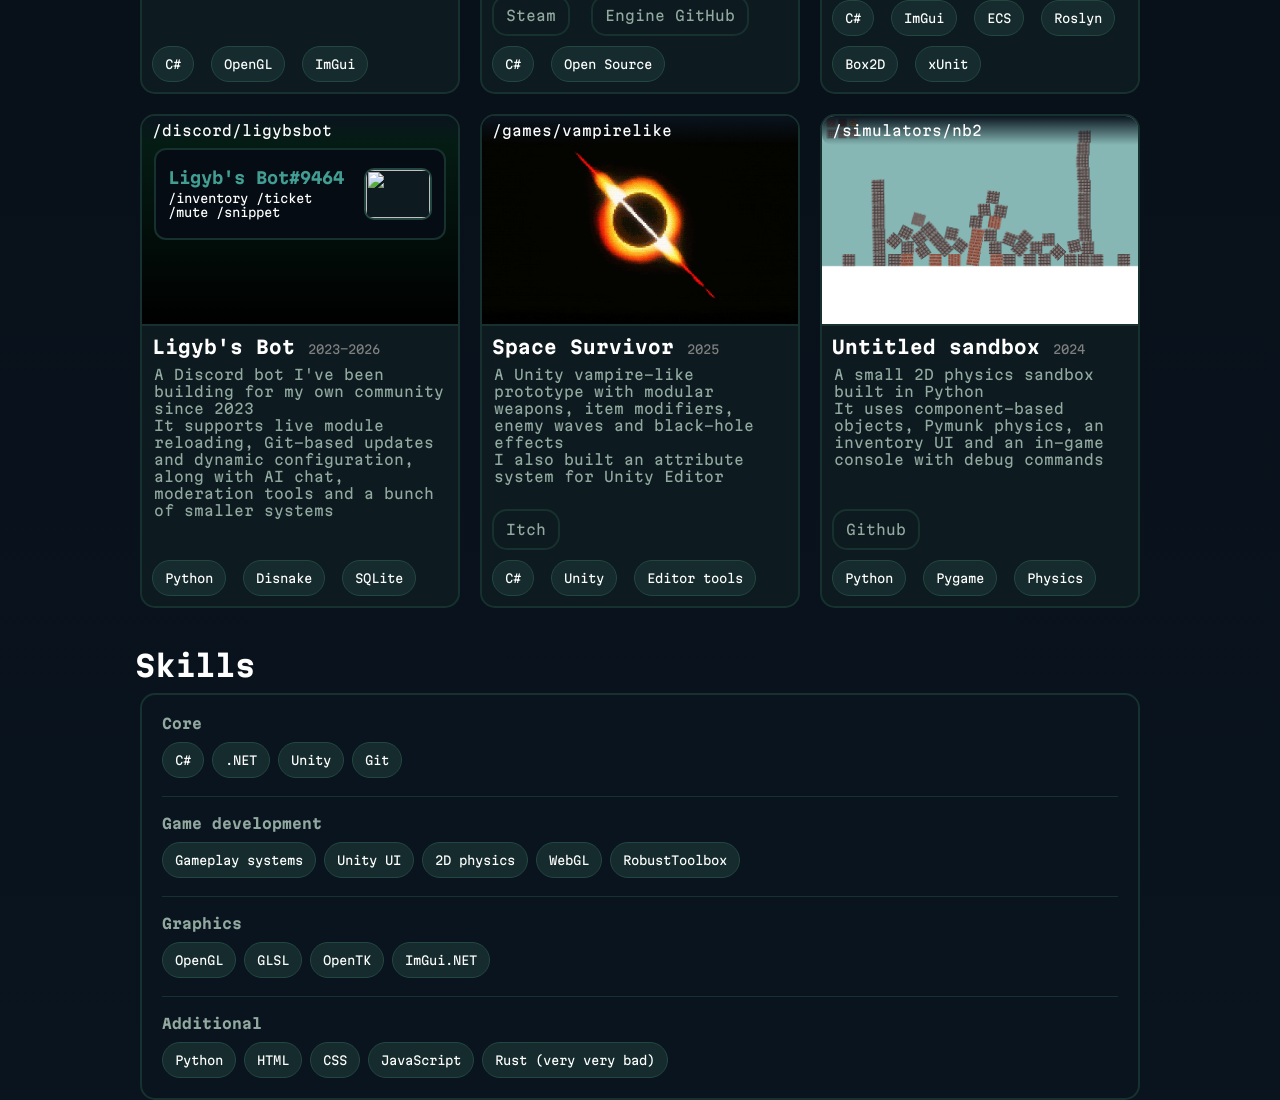
==== commit e9fd0b67: "ru version, new font and retext" ====
--- a/index.html
+++ b/index.html
@@ -7,6 +7,10 @@
     <link rel="icon" type="image/x-icon" href="./src/favicon.ico">
     <link rel="stylesheet" href="./style.css">
     <script src="main.js" defer></script>
+    <link rel="preconnect" href="https://fonts.googleapis.com">
+    <link rel="preconnect" href="https://fonts.gstatic.com" crossorigin>
+    <link href="https://fonts.googleapis.com/css2?family=Geist+Mono:ital,wght@0,100..900;1,100..900&display=swap" rel="stylesheet">
+
     
 </head>
 <body>
@@ -35,8 +39,8 @@
                     C# Software Engineer / Game & Engine Developer
                 </p>
                 <p class="description">
-                    I build gameplay systems, developer tools and rendering features in C# <br>
-                    I have shipped commercial Unity games for WebGL and Windows and contributed production fixes to live multiplayer projects
+                    I build gameplay systems, tools and rendering features in C# <br>
+                    I've worked on commerical Unity games for WebGL and Windows, as well as live multiplayer projects
                 </p>
                 <div class="tags contacts project-links">
                 <a class="tag" href="https://github.com/Lgibb18" target="_blank" rel="noopener noreferrer">Github</a>
@@ -67,7 +71,7 @@
                     <p class="description">Developed commercial Unity games from prototype to final build</p>
                     <ul>
                         <li>Created educational WebGL games and a complete platformers, simulators, quest games, etc.</li>
-                        <li>Integrated external APis to Unity projects</li>
+                        <li>Integrated external APIs to Unity projects</li>
                     </ul>
                 
                     <div class="tags">
@@ -177,7 +181,7 @@
                             </div>
                             <div class="project-bottom">
                                 <div class="project-title">rpwrn <span class="project-aftertitle">2026</span></div>
-                                <div class="project-description">A 2D space action roguelike built from scratch.<br><br>
+                                <div class="project-description">A 2D space action roguelike i'm building mostly from scratch<br><br>
                                     Includes a custom OpenGL renderer, particle system, runtime debug tools, etc.</div>
 
                                 <div class="tags">
@@ -235,7 +239,7 @@
                             </div>
                             <div class="project-bottom">
                                 <div class="project-title">Balls Engine <span class="project-aftertitle">2025</span></div>
-                                <div class="project-description">An experimental game engine built in C#. Includes an ECS, event bus, dependency injection, serialization, reflection and Roslyn source generation<br>
+                                <div class="project-description">An experimental C# game engine with an ECS, event bus, dependency injection, serialization, reflection and Roslyn source generation<br>
                                 discontinued and reborn into rpwrn</div>
 
                                 <div class="tags">
@@ -281,15 +285,13 @@
                             </div>
                             <div class="project-bottom">
                                 <div class="project-title">Ligyb's Bot <span class="project-aftertitle">2023-2026</span></div>
-                                <div class="project-description">A full-featured Discord community bot built in Python<br>
-                                Features live module reloading, git-based remote updates, dynamic configuration. Includes contextual AI chat, moderation workflows, and much much else</div>
+                                <div class="project-description">A Discord bot I've been building for my own community since 2023<br>
+                                It supports live module reloading, Git-based updates and dynamic configuration, along with AI chat, moderation tools and a bunch of smaller systems</div>
 
                                 <div class="tags">
                                     <span class="tag">Python</span>
                                     <span class="tag">Disnake</span>
                                     <span class="tag">SQLite</span>
-                                    <span class="tag">aiohttp</span>
-                                    <span class="tag">async</span>
                                 </div>
                                 <!-- <div class="project-links">
                                     <a href="https://github.com" target="_blank">GitHub</a>
@@ -313,7 +315,8 @@
                             </div>
                             <div class="project-bottom">
                                 <div class="project-title">Space Survivor <span class="project-aftertitle">2025</span></div>
-                                <div class="project-description">A Unity vampire-like prototype with modular weapons, item modifiers, enemy waves, shops and black-hole effects. Includes custom Unity editor tools and localization</div>
+                                <div class="project-description">A Unity vampire-like prototype with modular weapons, item modifiers, enemy waves and black-hole effects<br>
+                                I also built an attribute system for Unity Editor</div>
                                 <div class="project-links">
                                     <a href="https://ligyb.itch.io/upscale" target="_blank">Itch</a>
                                 </div>
@@ -336,8 +339,8 @@
                             </div>
                             <div class="project-bottom">
                                 <div class="project-title">Untitled sandbox <span class="project-aftertitle">2024</span></div>
-                                <div class="project-description">A 2D physics sandbox built in Python<br>
-                                Features component-based objects, Pymunk physics, an inventory UI and a runtime console with developer commands.</div>
+                                <div class="project-description">A small 2D physics sandbox built in Python<br>
+                                It uses component-based objects, Pymunk physics, an inventory UI and an in-game console with debug commands</div>
 
                                 <div class="project-links">
                                     <a href="https://github.com/Lgibb18/sandboxing" target="_blank">Github</a>
--- a/style.css
+++ b/style.css
@@ -25,14 +25,14 @@
 }
 
 @font-face {
-    font-family: 'Azeret Mono';
-    src: url('src/AzeretMono.ttf') format('truetype');
+    font-family: 'Martian Mono';
+    src: url('src/MartianMono.ttf') format('truetype');
     font-display: swap;
 }
 
 body {
     margin: 0;
-    font-family: 'Azeret Mono', monospace;
+    font-family: 'Martian Mono', monospace;
     background:
         radial-gradient(circle at top, var(--background-section), transparent 40%),
         linear-gradient(180deg, var(--background) 0%, var(--background-section) 100%);
@@ -176,7 +176,7 @@
 
 .project-item {
     flex: 0 0 calc((100% - 40px) / 3);
-    height: 450px;
+    height: 490px;
     background-color: var(--button);
     border: 2px solid var(--border);
     border-radius: 15px;
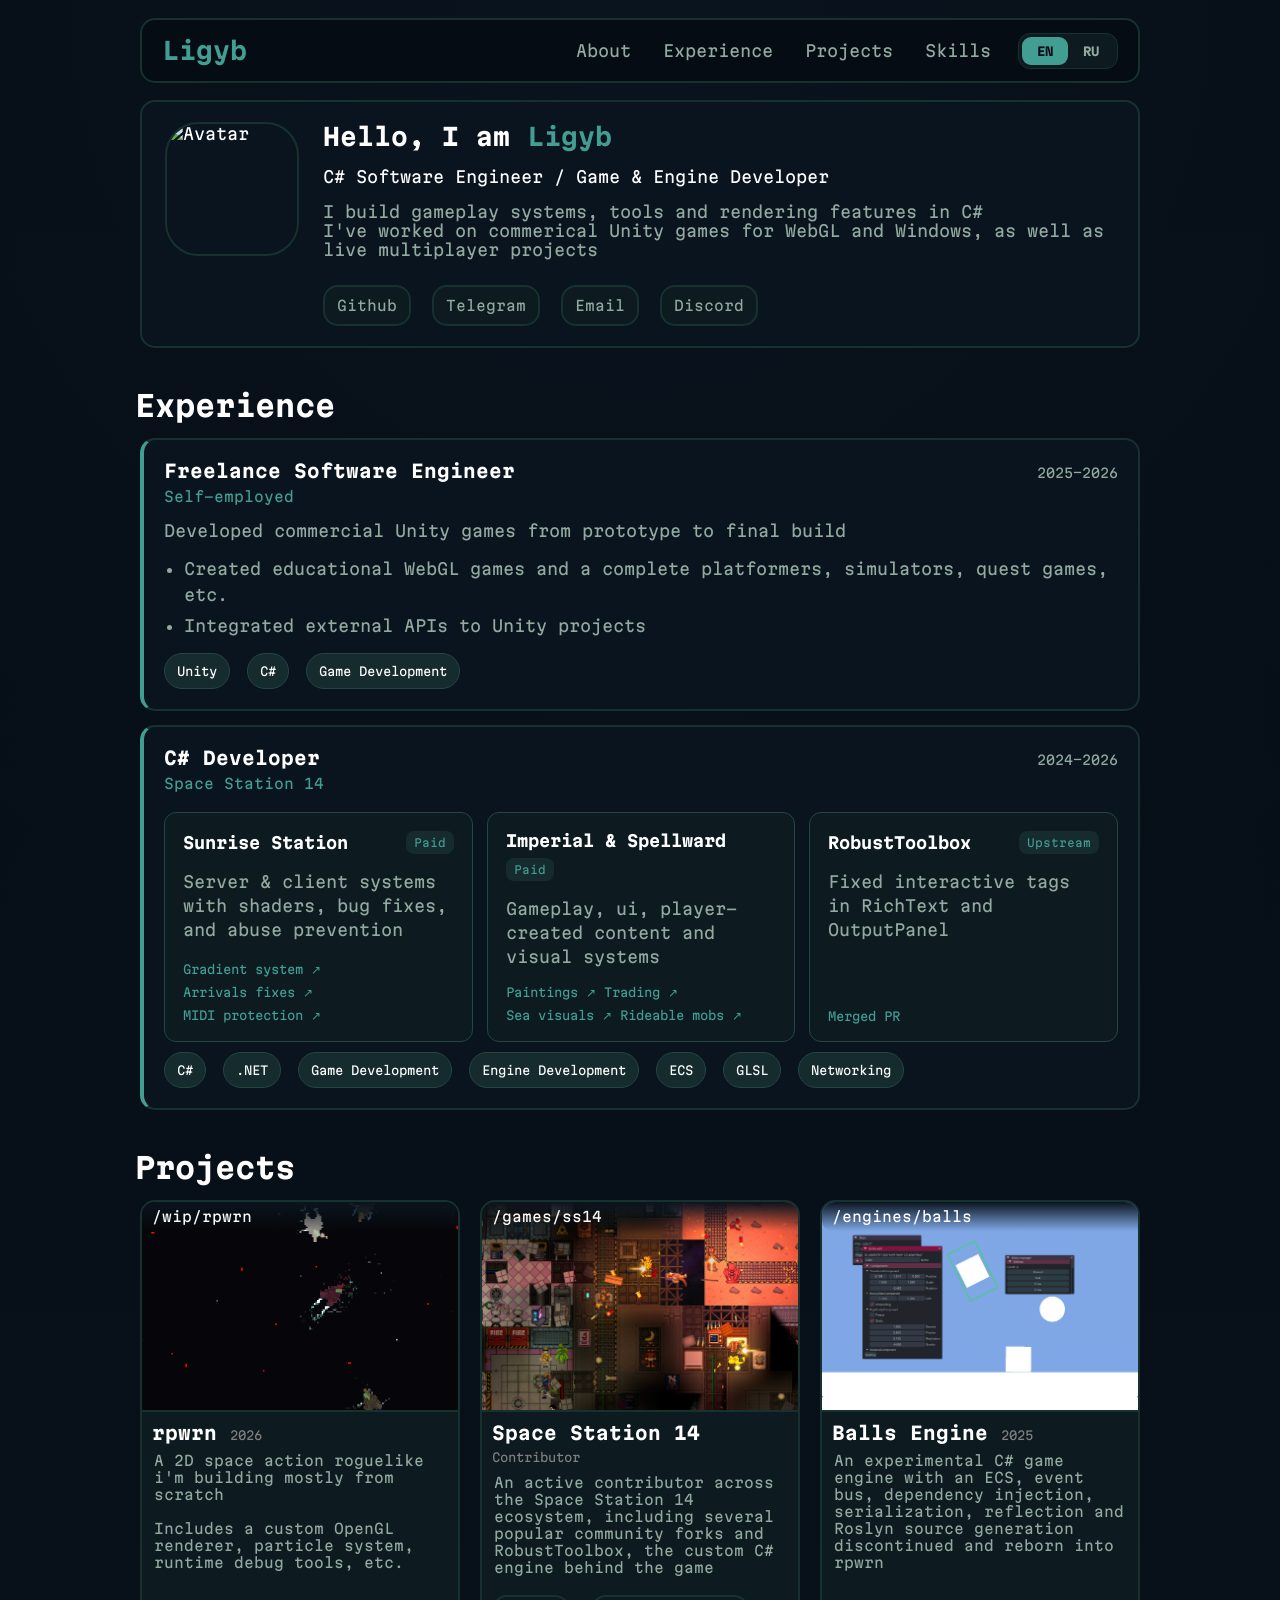
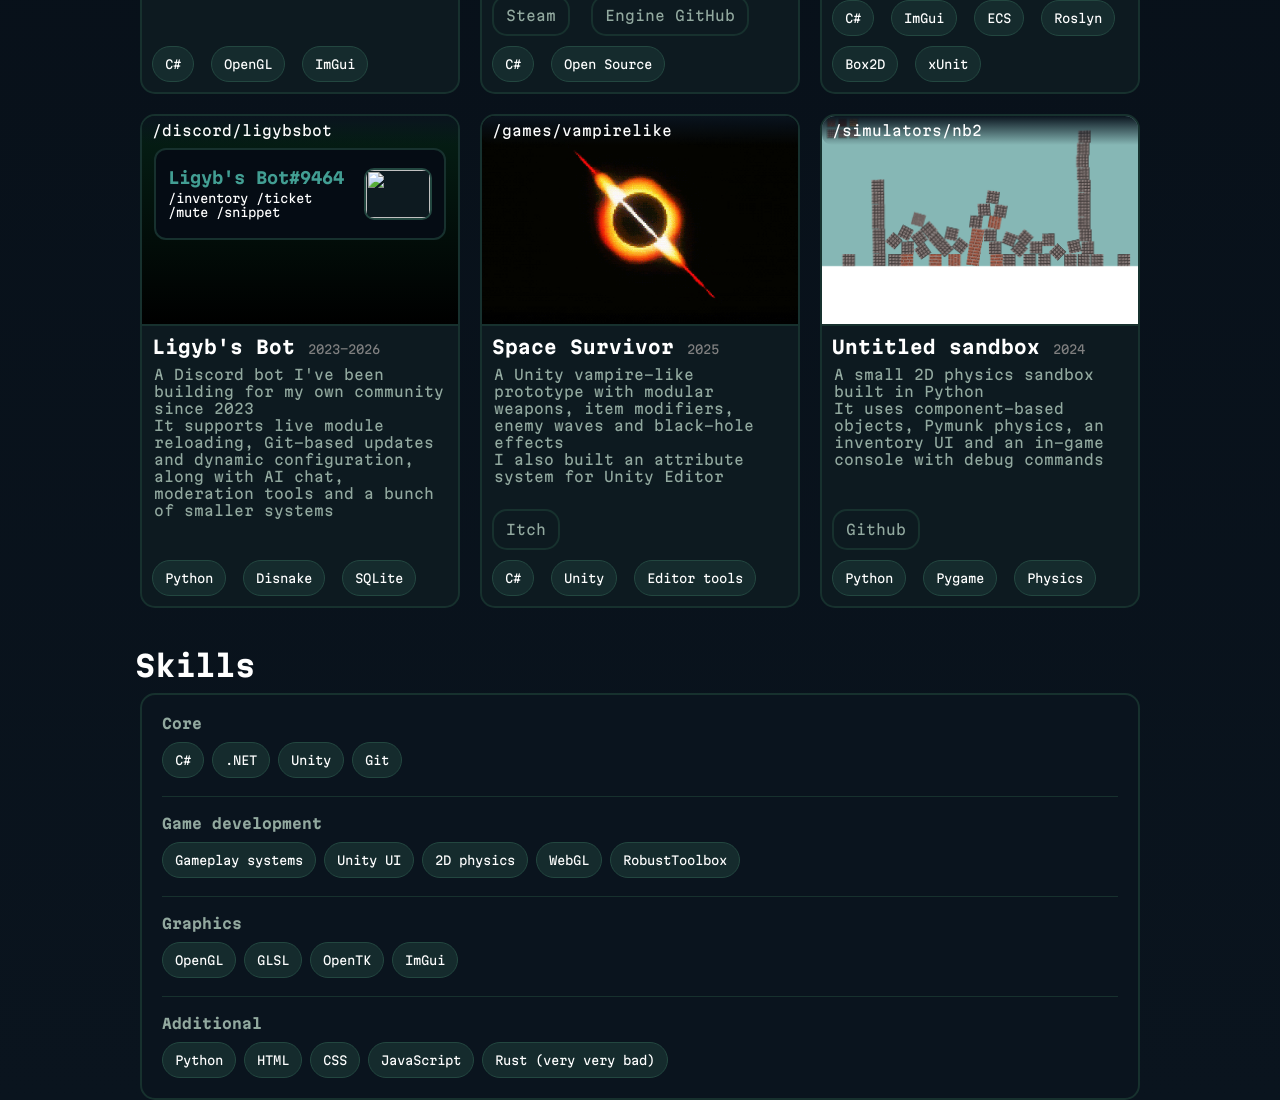
==== commit 910c8fb2: "language move" ====
--- a/index.html
+++ b/index.html
@@ -17,16 +17,16 @@
     <header class="top-panel">
         <a class="ligyb big" href="#about">Ligyb</a>
         <div class="header-actions">
-            <div class="language-switcher" aria-label="Language">
-                <a class="lang selected" id="lang-eng" href="./index.html" lang="en" hreflang="en">EN</a>
-                <a class="lang" id="lang-ru" href="./ru/index.html" lang="ru" hreflang="ru">RU</a>
-            </div>
             <nav class="nav" aria-label="Navigation">
                 <a class="nav-link" href="#about">About</a>
                 <a class="nav-link" href="#experience">Experience</a>
                 <a class="nav-link" href="#projects">Projects</a>
                 <a class="nav-link" href="#skills">Skills</a>
             </nav>
+            <div class="language-switcher" aria-label="Language">
+                <a class="lang selected" id="lang-eng" href="./index.html" lang="en" hreflang="en">EN</a>
+                <a class="lang" id="lang-ru" href="./ru/index.html" lang="ru" hreflang="ru">RU</a>
+            </div>
         </div>
     </header>
 
@@ -420,7 +420,7 @@
                         <span class="tag">OpenGL</span>
                         <span class="tag">GLSL</span>
                         <span class="tag">OpenTK</span>
-                        <span class="tag">ImGui.NET</span>
+                        <span class="tag">ImGui</span>
                     </div>
                 </div>
             
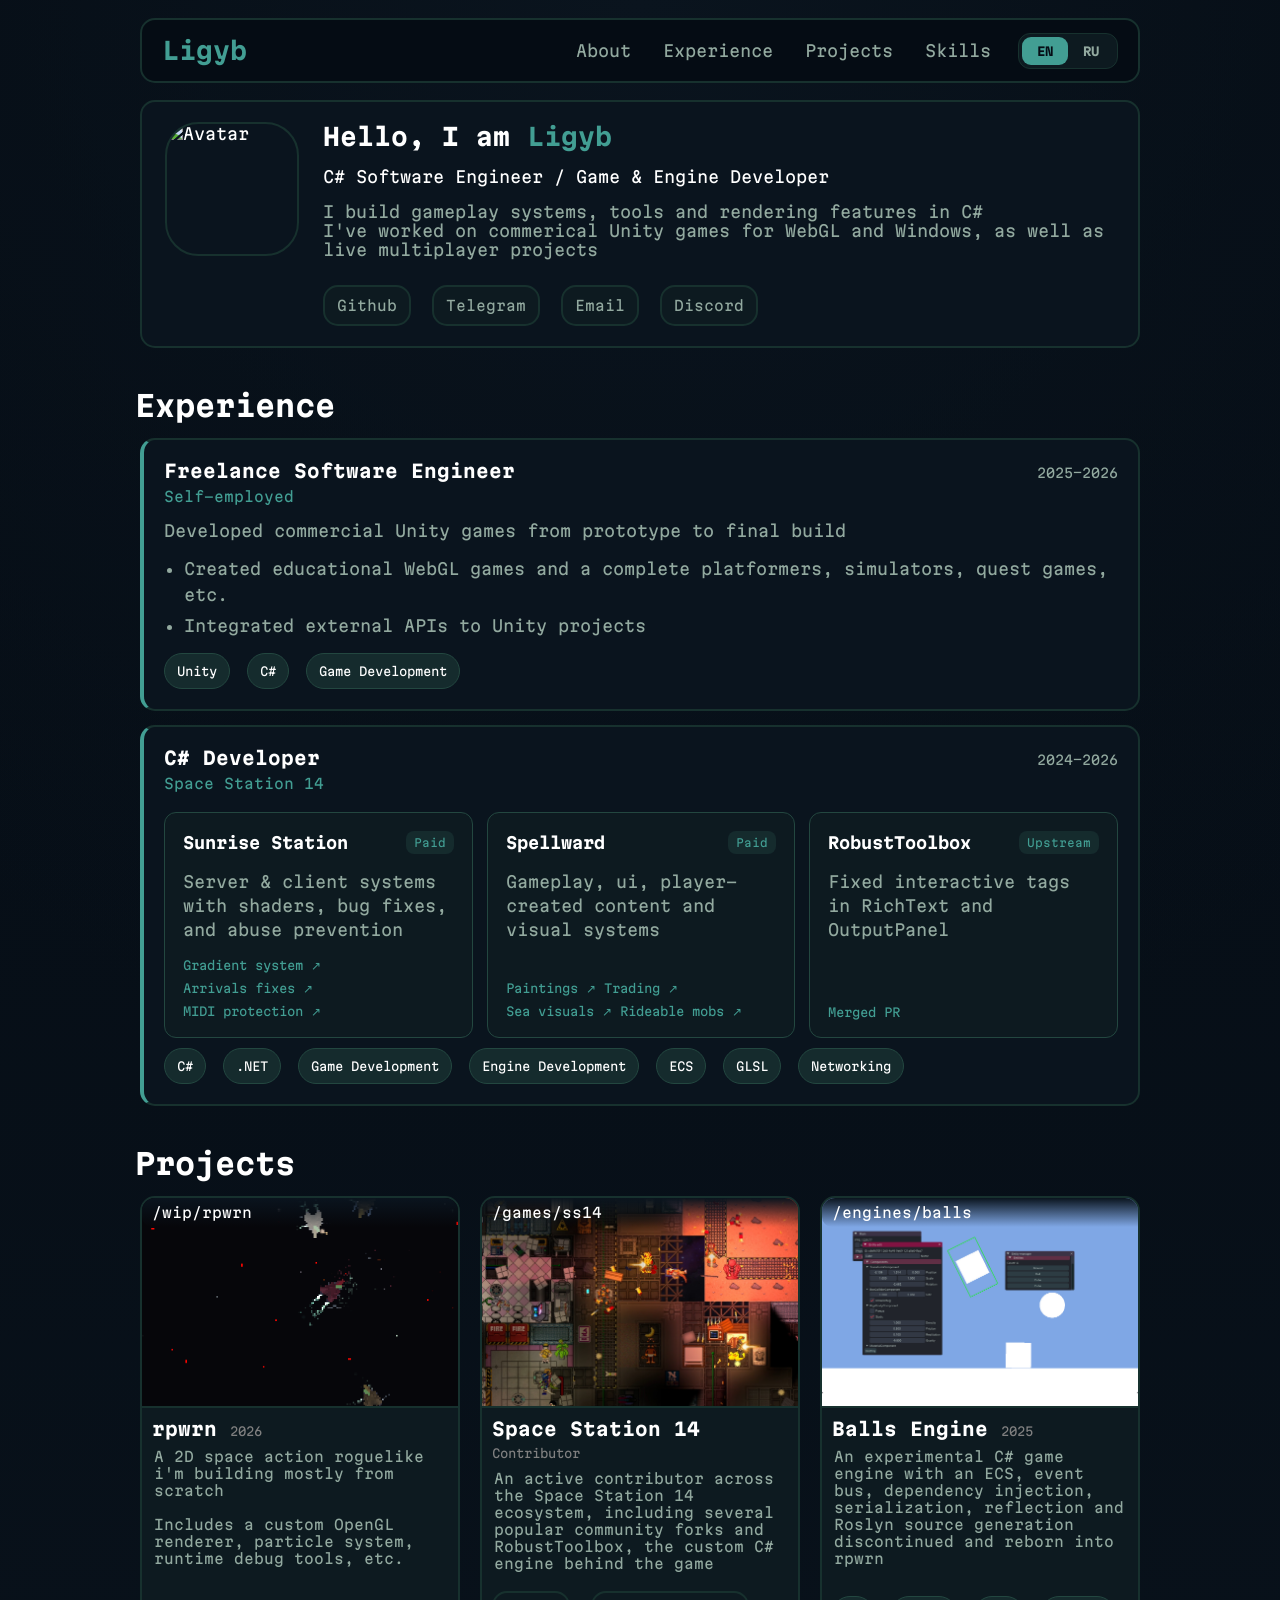
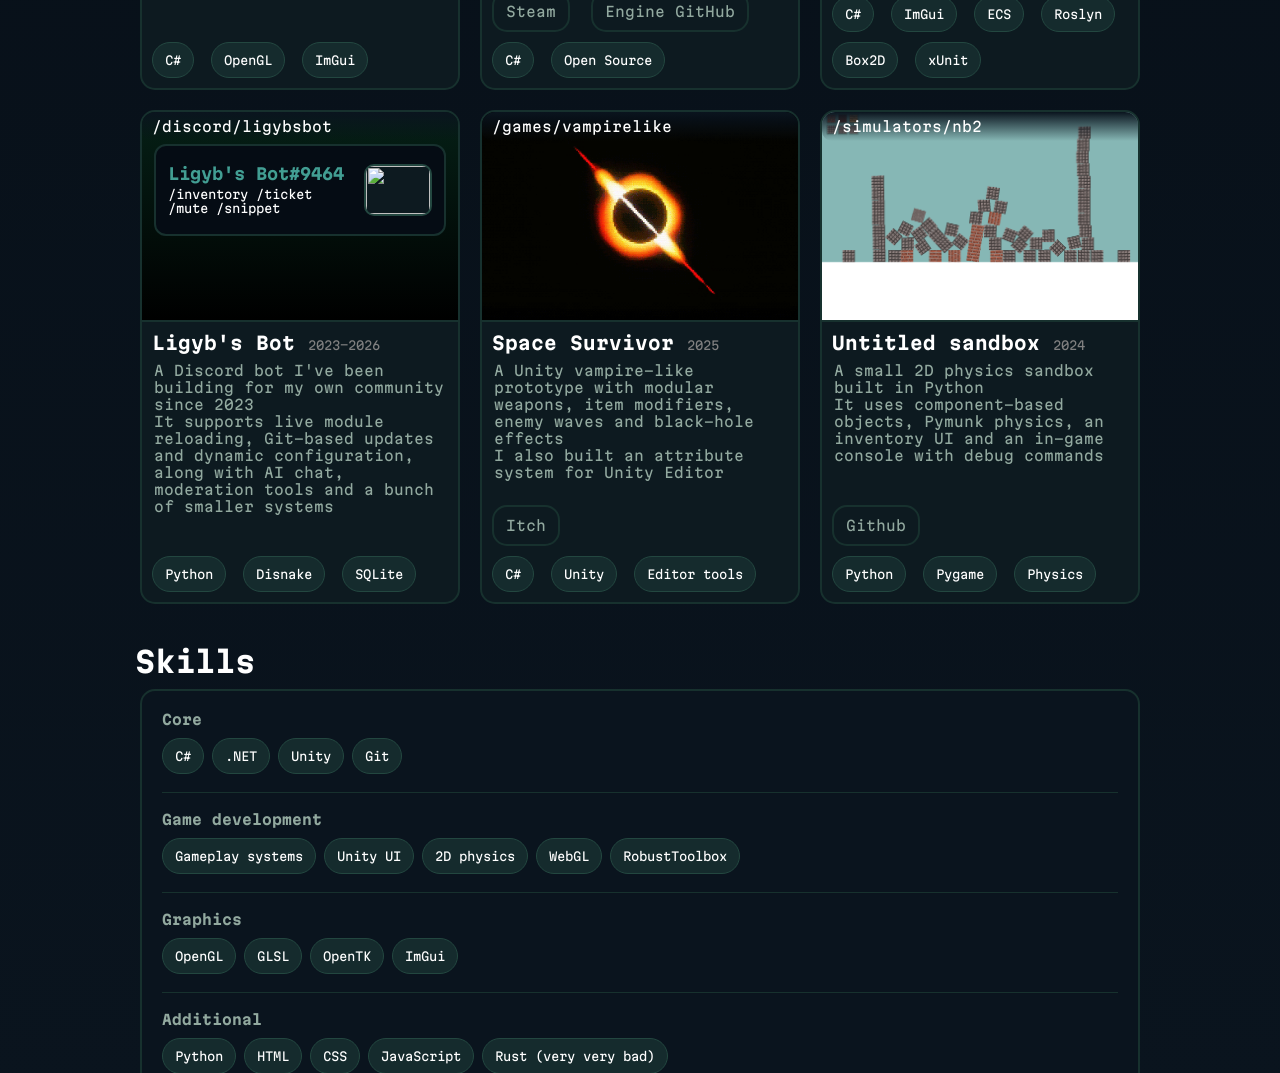
==== commit f74f3b9b: "rename" ====
--- a/index.html
+++ b/index.html
@@ -110,7 +110,7 @@
                         </article>
                         <article class="ss14-project">
                             <div class="ss14-project-header">
-                                <h4>Imperial & Spellward</h4>
+                                <h4>Spellward</h4>
                                 <span class="work-type">Paid</span>
                             </div>
                         
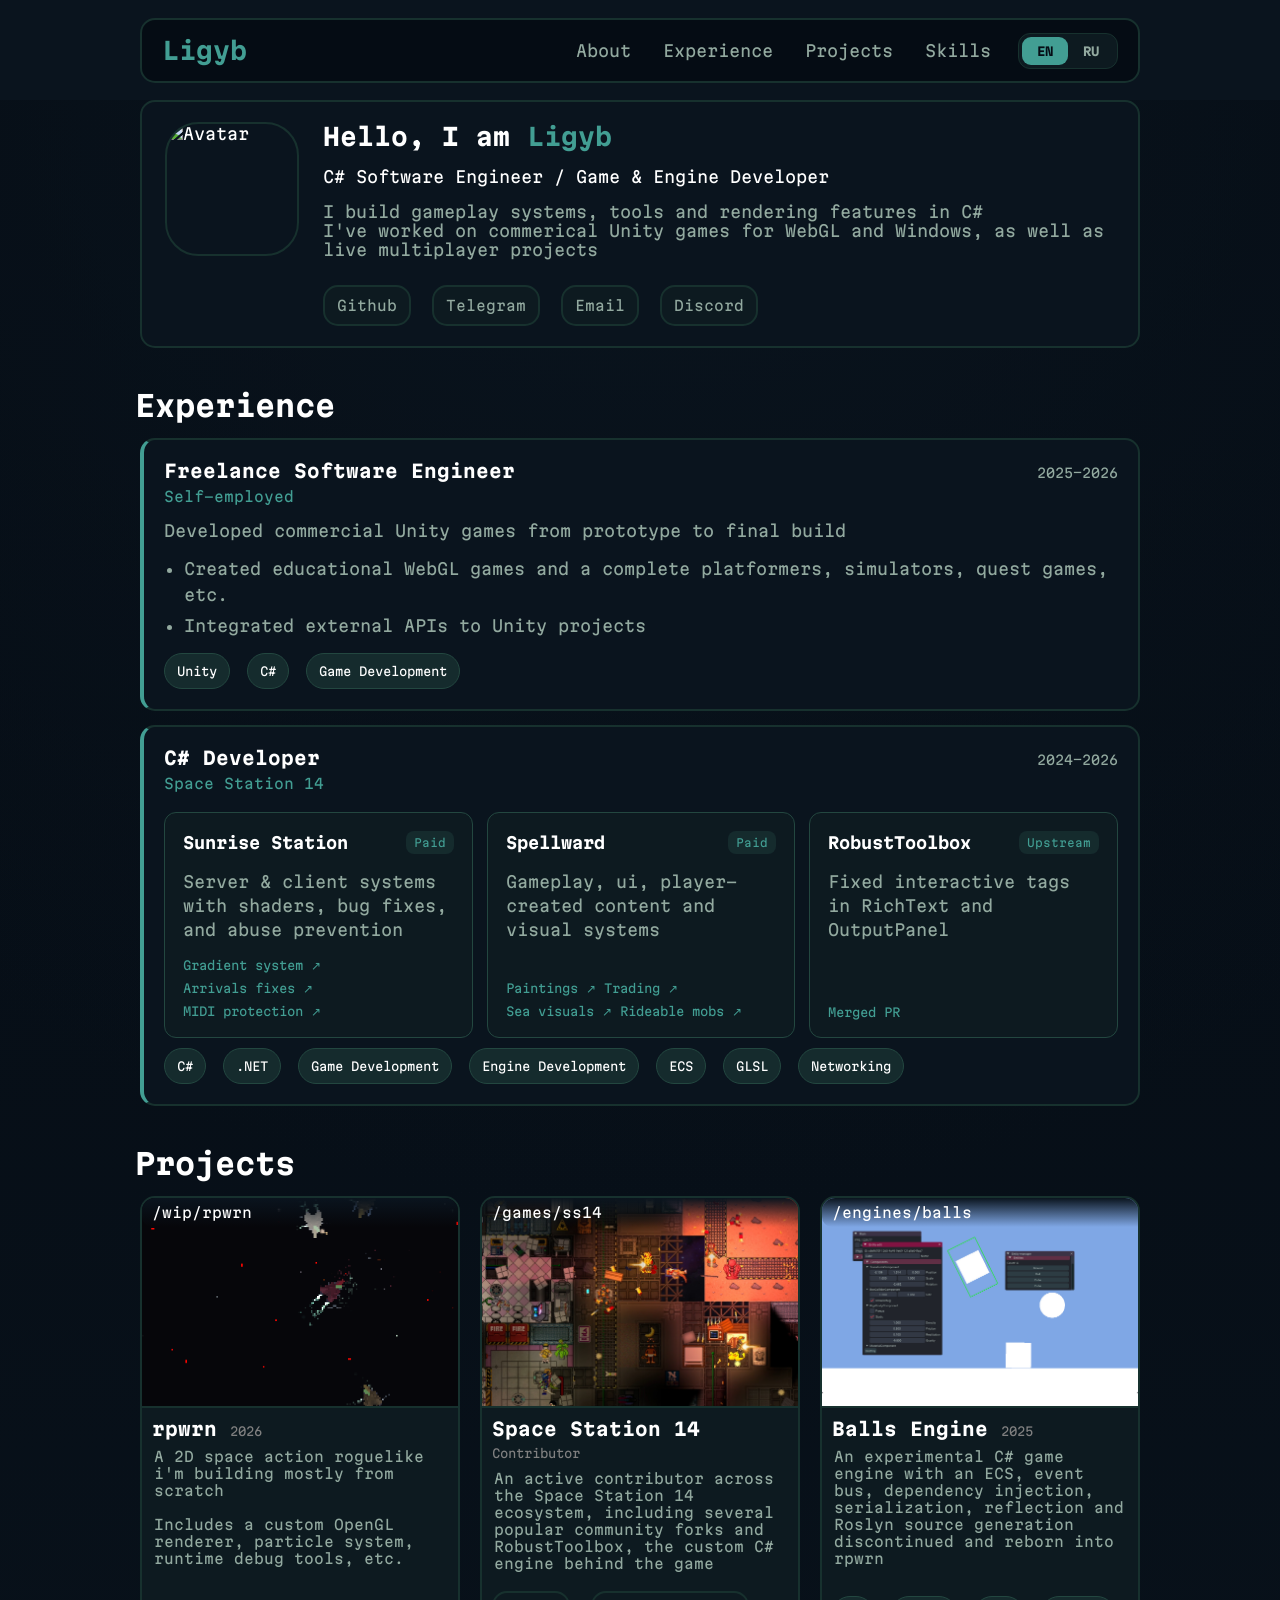
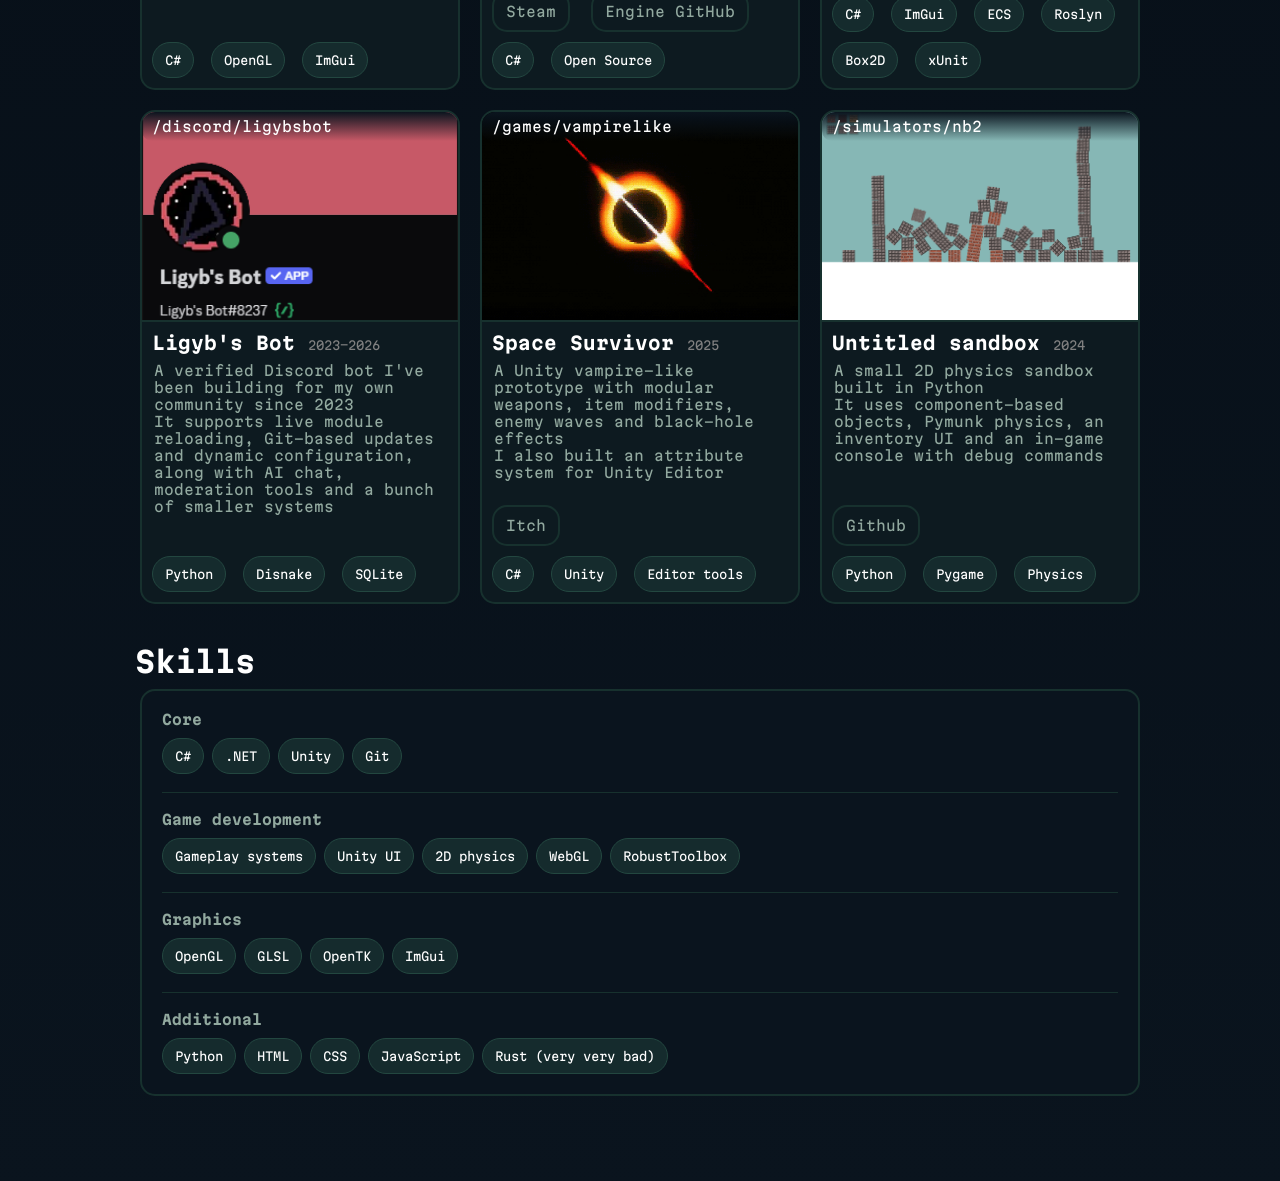
==== commit 4e762c59: "verification flex" ====
--- a/index.html
+++ b/index.html
@@ -258,16 +258,16 @@
                         </article>
                         <article class="project-item">
                             <div class="project-top">
-                                <!-- <div class="project-top-bg--image">
-                                    <img src="src/ligybsbot-background.png" alt="Project Icon">
-                                </div> -->
+                                <div class="project-top-bg--image">
+                                    <img src="src/ligybsbot.png" alt="Project Icon">
+                                </div>
                                 <div class="project-top-bg--gradient">
                                 </div>
 
                                 <div class="project-top-line">
                                     <p class="project-path">/discord/ligybsbot</p>
                                 </div>
-
+<!-- 
                                 <div class="project-top-content project-top-content--split">
                                     <div class="split-text">
                                         <div class="split-title">Ligyb's Bot#9464</div>
@@ -277,7 +277,7 @@
                                     <div class="split-icon">
                                         <img src="src/icon.png" alt="">
                                     </div>
-                                </div>
+                                </div> -->
 
                                 <!-- <div class="project-top-content project-top-content--icon">
                                     <img src="src/rpwrn-background.png" alt="">
@@ -285,7 +285,7 @@
                             </div>
                             <div class="project-bottom">
                                 <div class="project-title">Ligyb's Bot <span class="project-aftertitle">2023-2026</span></div>
-                                <div class="project-description">A Discord bot I've been building for my own community since 2023<br>
+                                <div class="project-description">A verified Discord bot I've been building for my own community since 2023<br>
                                 It supports live module reloading, Git-based updates and dynamic configuration, along with AI chat, moderation tools and a bunch of smaller systems</div>
 
                                 <div class="tags">
--- a/style.css
+++ b/style.css
@@ -1,6 +1,7 @@
 html {
     scroll-behavior: smooth;
-    scroll-padding-top: 100px;
+    scroll-padding-top: var(--header-offset, 100px);
+    background-color: var(--background-section);
 }
 
 @media (prefers-reduced-motion: reduce) {
@@ -40,10 +41,14 @@
     min-height: 100vh;
 }
 
+.main {
+    padding-bottom: clamp(80px, 12vh, 150px);
+}
+
 .top-panel {
     z-index: 1000;
     position: fixed;
-    top: 2vh;
+    top: min(2vh, 24px);
     left: 50%;
     transform: translateX(-50%);
     width: min(1000px, 90%);
@@ -56,6 +61,11 @@
     border: 2px solid var(--border);
     border-radius: 15px;
     box-sizing: border-box;
+    transition: transform 0.25s ease;
+}
+
+.top-panel.is-hidden {
+    transform: translate(-50%, calc(-100% - 24px));
 }
 
 .big {
@@ -599,6 +609,7 @@
 }
 
 @media (prefers-reduced-motion: reduce) {
+    .top-panel,
     .project-item,
     .ss14-project,
     .project-top-bg--image img {
@@ -617,16 +628,18 @@
 /* end */
 
 @media (max-width: 700px) {
-    html {
-        scroll-padding-top: 130px;
-    }
-
     .top-panel {
         display: grid;
         grid-template-columns: 1fr auto;
         gap: 8px;
-        width: calc(100% - 20px);
+        top: 12px;
+        width: calc(100% - 24px);
         padding: 10px;
+    }
+
+    .top-panel > .ligyb {
+        grid-column: 1;
+        grid-row: 1;
     }
 
     .header-actions {
@@ -635,21 +648,26 @@
 
     .language-switcher {
         grid-column: 2;
+        grid-row: 1;
     }
 
     .nav {
         grid-column: 1 / -1;
-        justify-content: space-between;
+        grid-row: 2;
+        display: grid;
+        grid-template-columns: repeat(4, minmax(0, 1fr));
         gap: 0;
     }
 
     .nav-link {
-        padding: 8px 6px;
-        font-size: 12px;
+        justify-content: center;
+        padding: 8px 2px;
+        font-size: clamp(10px, 3vw, 12px);
+        white-space: nowrap;
     }
 
     .about {
-        margin-top: 135px;
+        margin-top: calc(var(--header-offset, 130px) + 5px);
     }
 
     .project-list,
@@ -675,4 +693,4 @@
         width: 112px;
         height: 112px;
     }
-}+}
